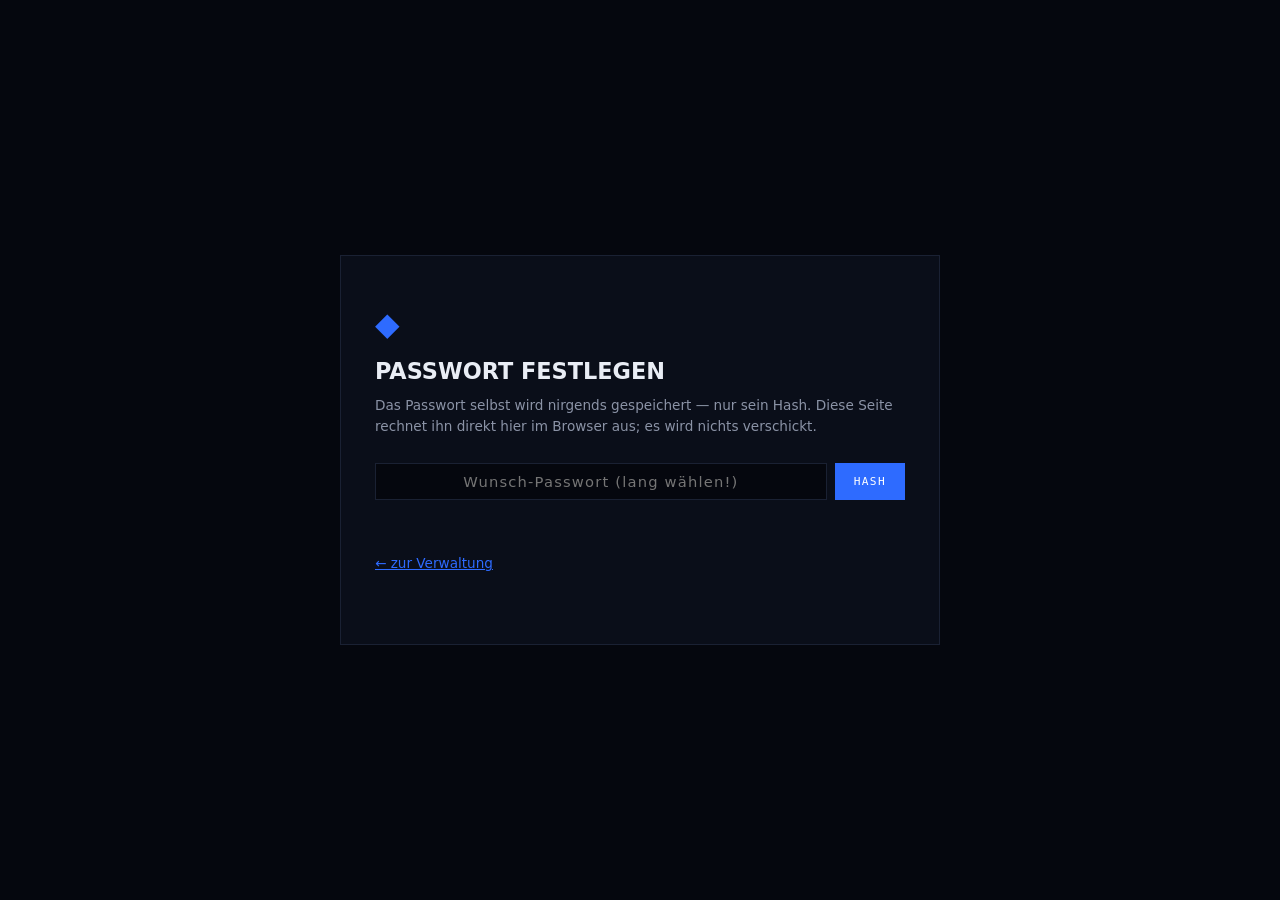
==== public/passwort.html @ eeb4053a "Anmeldung mit gemeinsamem Passwort statt Google-Login Kein Google-Konto und keine Benutzerkonten meh" ====
<!DOCTYPE html>
<html lang="de">
<head>
  <meta charset="UTF-8">
  <meta name="viewport" content="width=device-width, initial-scale=1.0">
  <title>Passwort-Hash — Sam Sparkling Verwaltung</title>
  <meta name="robots" content="noindex, nofollow">
  <link rel="stylesheet" href="admin.css">
</head>
<body>
  <div class="login">
    <div class="login-box" style="max-width:600px;text-align:left">
      <span class="brand-mark big">◆</span>
      <h1 style="font-size:1.4rem">Passwort festlegen</h1>
      <p class="muted">
        Das Passwort selbst wird nirgends gespeichert — nur sein Hash. Diese Seite
        rechnet ihn direkt hier im Browser aus; es wird nichts verschickt.
      </p>

      <form id="f" class="login-form" style="margin-top:22px">
        <input id="pw" type="text" placeholder="Wunsch-Passwort (lang wählen!)" autocomplete="off">
        <button class="btn solid" type="submit">Hash</button>
      </form>
      <p id="strength" class="login-msg"></p>

      <div id="out" hidden style="margin-top:22px">
        <p class="field-label">Hash (SHA-256)</p>
        <p class="mono-input" id="hash"
           style="word-break:break-all;border:1px solid var(--line);padding:11px;background:var(--ink)"></p>
        <button class="btn ghost sm" id="copy" type="button">Hash kopieren</button>

        <div class="warn-box" style="margin-top:20px">
          <strong>So einsetzen:</strong><br>
          Firebase Console → Realtime Database → beim Knoten
          <code class="mono-input">samsparking</code> ein Kind
          <code class="mono-input">gate</code> anlegen, darin
          <code class="mono-input">pw</code> mit diesem Hash als Wert.<br><br>
          Danach gilt das neue Passwort sofort — alle bisher angemeldeten Geräte
          müssen sich neu anmelden.
        </div>
      </div>

      <p class="muted" style="margin-top:26px">
        <a href="index.html" style="color:var(--spark)">← zur Verwaltung</a>
      </p>
    </div>
  </div>

  <script>
    const f = document.getElementById("f");
    const pw = document.getElementById("pw");
    const out = document.getElementById("out");
    const hashEl = document.getElementById("hash");
    const strength = document.getElementById("strength");

    async function sha256Hex(text) {
      const buf = await crypto.subtle.digest("SHA-256", new TextEncoder().encode(text));
      return Array.from(new Uint8Array(buf)).map(b => b.toString(16).padStart(2, "0")).join("");
    }

    pw.addEventListener("input", () => {
      const n = pw.value.length;
      strength.textContent = n === 0 ? "" :
        n < 12 ? "Zu kurz — bei einem gemeinsamen Passwort sind 20+ Zeichen sinnvoll." :
        n < 20 ? "Geht, aber länger ist besser (20+ Zeichen)." :
        "Gute Länge.";
      strength.className = "login-msg" + (n && n < 12 ? " err" : "");
    });

    f.addEventListener("submit", async (e) => {
      e.preventDefault();
      if (!pw.value) return;
      if (!crypto.subtle) {
        strength.textContent = "Braucht HTTPS (oder localhost).";
        strength.className = "login-msg err";
        return;
      }
      hashEl.textContent = await sha256Hex("samsparking:" + pw.value);
      out.hidden = false;
    });

    document.getElementById("copy").addEventListener("click", () => {
      navigator.clipboard?.writeText(hashEl.textContent);
      document.getElementById("copy").textContent = "kopiert ✓";
    });
  </script>
</body>
</html>
---- public/admin.css ----
/* ==========================================================================
   Verwaltung DJ Sam Sparkling — Oberfläche
   Gleiche Farbwelt wie die Website (ink / spark).
   ========================================================================== */

:root{
  --ink:#05070e;
  --ink-2:#0a0e19;
  --ink-3:#0e1424;
  --bone:#e9edf5;
  --dim:#8b93a6;
  --spark:#2e6bff;
  --line:#1a2133;
  --ok:#25c07a;
  --warn:#ffb020;
  --bad:#ff5470;
  --font-d:'Archivo',system-ui,-apple-system,'Segoe UI',sans-serif;
  --font-m:'IBM Plex Mono',ui-monospace,Menlo,monospace;
  --side:250px;
  --top:60px;
}
*{margin:0;padding:0;box-sizing:border-box;}
html,body{height:100%;}
body{
  background:var(--ink);color:var(--bone);font-family:var(--font-d);font-size:15px;line-height:1.55;
  -webkit-font-smoothing:antialiased;
}
::selection{background:var(--spark);color:#fff;}
:focus-visible{outline:2px solid var(--spark);outline-offset:2px;}
a{color:inherit;}
h1,h2,h3{line-height:1.15;font-variation-settings:'wdth' 112,'wght' 700;}
h2{font-size:1.6rem;text-transform:uppercase;letter-spacing:.01em;}
h3{font-size:.95rem;}
.muted{color:var(--dim);font-size:.85rem;}
.mono-input,.mono{font-family:var(--font-m);font-size:.8rem;}
.sr-only{position:absolute;width:1px;height:1px;overflow:hidden;clip:rect(0,0,0,0);}
.brand-mark{color:var(--spark);}
.brand-mark.big{font-size:2rem;display:block;margin-bottom:10px;}

/* ------------------------------------------------------------------ login */
.login{min-height:100vh;display:flex;align-items:center;justify-content:center;padding:24px;}
.login-box{
  max-width:420px;width:100%;text-align:center;border:1px solid var(--line);
  background:var(--ink-2);padding:44px 34px;
}
.login-box h1{font-size:2rem;text-transform:uppercase;font-variation-settings:'wdth' 122,'wght' 820;}
.login-box p{margin:10px 0 26px;}
.login-form{display:flex;gap:8px;}
.login-form input{flex:1;min-width:0;text-align:center;letter-spacing:.08em;}
.login-form .btn{flex:0 0 auto;}
.login-msg{min-height:1.3em;margin:12px 0 0!important;font-family:var(--font-m);font-size:.72rem;letter-spacing:.06em;color:var(--dim);}
.login-msg.err{color:var(--bad);}
.login-box code{font-family:var(--font-m);font-size:.78rem;color:var(--bone);}

/* ------------------------------------------------------------------ rahmen */
.shell{min-height:100vh;display:flex;flex-direction:column;}
.topbar{
  height:var(--top);flex:0 0 auto;display:flex;align-items:center;gap:16px;
  padding:0 18px;border-bottom:1px solid var(--line);background:var(--ink-2);
  position:sticky;top:0;z-index:40;
}
.brand{font-variation-settings:'wdth' 118,'wght' 760;text-transform:uppercase;font-size:.82rem;letter-spacing:.08em;display:flex;gap:9px;align-items:center;}
.topbar-state{display:flex;align-items:center;gap:8px;margin-left:14px;}
.topbar-actions{margin-left:auto;display:flex;gap:8px;align-items:center;}
.dot{width:8px;height:8px;border-radius:50%;background:var(--ok);flex:0 0 auto;}
.dot.warn{background:var(--warn);}
.body{flex:1;display:flex;min-height:0;}

/* -------------------------------------------------------------- navigation */
.nav{
  width:var(--side);flex:0 0 var(--side);border-right:1px solid var(--line);
  background:var(--ink-2);padding:16px 0 40px;overflow-y:auto;
  position:sticky;top:var(--top);height:calc(100vh - var(--top));
}
.nav-group{
  display:block;padding:18px 20px 7px;font-family:var(--font-m);font-size:.62rem;
  letter-spacing:.18em;text-transform:uppercase;color:var(--dim);
}
.nav-item{
  display:flex;width:100%;align-items:center;gap:8px;justify-content:space-between;
  background:none;border:0;border-left:2px solid transparent;color:var(--bone);
  font-family:inherit;font-size:.9rem;text-align:left;padding:9px 20px;cursor:pointer;
  transition:background .15s,border-color .15s;
}
.nav-item:hover{background:var(--ink-3);}
.nav-item.on{border-left-color:var(--spark);background:var(--ink-3);font-variation-settings:'wght' 620;}
.nav-badge{
  background:var(--spark);color:#fff;font-family:var(--font-m);font-size:.62rem;
  padding:1px 7px;border-radius:9px;
}
.burger{display:none;}

.main{flex:1;min-width:0;overflow-x:hidden;padding:26px clamp(18px,3vw,40px) 90px;}
.view{max-width:940px;}
.view-head{display:flex;justify-content:space-between;align-items:flex-end;gap:20px;margin-bottom:24px;}

/* ------------------------------------------------------------------ knöpfe */
.btn{
  display:inline-block;font-family:var(--font-m);font-size:.7rem;letter-spacing:.12em;text-transform:uppercase;
  padding:10px 18px;border:1px solid var(--line);background:var(--ink-3);color:var(--bone);
  cursor:pointer;transition:background .15s,border-color .15s,color .15s;text-decoration:none;
}
.btn:hover{border-color:var(--bone);}
.btn.solid{background:var(--spark);border-color:var(--spark);color:#fff;}
.btn.solid:hover{background:#4b81ff;border-color:#4b81ff;}
.btn.ghost{background:transparent;}
.btn.danger{background:transparent;border-color:#5a2333;color:#ff8a9c;}
.btn.danger:hover{background:var(--bad);border-color:var(--bad);color:#fff;}
.btn.sm{padding:7px 12px;font-size:.63rem;}
.btn:disabled{opacity:.4;cursor:not-allowed;}
.btn.add{margin-top:6px;}
.add-row{display:flex;gap:8px;flex-wrap:wrap;margin-top:8px;}
.link{background:none;border:0;color:var(--spark);cursor:pointer;font:inherit;text-decoration:underline;padding:0;}
.tool{
  background:none;border:1px solid var(--line);color:var(--dim);cursor:pointer;
  width:28px;height:28px;line-height:1;font-size:.8rem;flex:0 0 auto;transition:all .15s;
}
.tool:hover{color:var(--bone);border-color:var(--bone);}
.tool.danger:hover{color:#fff;background:var(--bad);border-color:var(--bad);}
.row-tools{display:flex;gap:5px;flex:0 0 auto;}

/* ------------------------------------------------------------------ gruppen */
.group{border:1px solid var(--line);background:var(--ink-2);padding:20px 22px;margin-bottom:18px;}
.group.basics{padding:14px 22px;}
.group-title{
  font-family:var(--font-m);font-size:.68rem;letter-spacing:.16em;text-transform:uppercase;
  color:var(--spark);margin-bottom:14px;
}
.group-hint{color:var(--dim);font-size:.82rem;margin:-8px 0 14px;}
.group-body{display:grid;gap:16px;}
/* Gruppen, die ihre Felder direkt enthalten (Einstellungen) */
.group>.field+.field,.group>.field+.btn,.group>.kv+.field-hint{margin-top:15px;}
.group-body.cols-2{grid-template-columns:1fr 1fr;}
@media(max-width:760px){.group-body.cols-2{grid-template-columns:1fr;}}

/* ------------------------------------------------------------------ felder */
.field{display:flex;flex-direction:column;gap:6px;min-width:0;}
.field-label{
  font-family:var(--font-m);font-size:.64rem;letter-spacing:.14em;text-transform:uppercase;color:var(--dim);
}
.field-hint{font-size:.78rem;color:var(--dim);}
input[type=text],input[type=email],input[type=password],input[type=date],input[type=number],textarea,select{
  background:var(--ink);border:1px solid var(--line);color:var(--bone);
  font-family:var(--font-d);font-size:.92rem;padding:9px 11px;width:100%;border-radius:0;
  transition:border-color .15s;
}
input.mono-input,textarea.mono-input{font-family:var(--font-m);font-size:.8rem;}
input:focus,textarea:focus,select:focus{border-color:var(--spark);outline:none;}
textarea{resize:vertical;line-height:1.5;}
select{appearance:none;background-image:linear-gradient(45deg,transparent 50%,var(--dim) 50%),linear-gradient(135deg,var(--dim) 50%,transparent 50%);background-position:calc(100% - 16px) 55%,calc(100% - 11px) 55%;background-size:5px 5px;background-repeat:no-repeat;padding-right:32px;}
.check{display:flex;align-items:center;gap:9px;cursor:pointer;font-size:.9rem;}
.check input{width:16px;height:16px;accent-color:var(--spark);flex:0 0 auto;}
.field-check{flex-direction:column;}
.color-row{display:flex;gap:9px;align-items:center;}
.color-row input[type=color]{width:44px;height:38px;padding:2px;background:var(--ink);border:1px solid var(--line);cursor:pointer;flex:0 0 auto;}
.field.sub .field-label{font-size:.6rem;}
.field.inline{flex:1;min-width:130px;}

/* bildfeld */
.img-row{display:flex;gap:14px;align-items:flex-start;}
.img-thumb{
  width:104px;height:76px;flex:0 0 auto;border:1px solid var(--line);background:var(--ink);
  display:flex;align-items:center;justify-content:center;overflow:hidden;
}
.img-thumb img{width:100%;height:100%;object-fit:cover;}
.img-empty{font-family:var(--font-m);font-size:.6rem;color:var(--dim);text-transform:uppercase;letter-spacing:.1em;}
.img-ctrl{flex:1;display:flex;flex-direction:column;gap:8px;min-width:0;}
.img-field{gap:10px;}

/* listen */
.list{display:flex;flex-direction:column;gap:8px;}
.list-row{display:flex;gap:9px;align-items:flex-start;}
.list-idx{font-family:var(--font-m);font-size:.66rem;color:var(--spark);padding-top:11px;flex:0 0 auto;}
.cards{display:flex;flex-direction:column;gap:10px;}
.card{border:1px solid var(--line);background:var(--ink);}
.card-head{
  display:flex;align-items:center;gap:12px;justify-content:space-between;
  padding:9px 12px;border-bottom:1px solid var(--line);background:var(--ink-3);
}
.card-title{
  font-family:var(--font-m);font-size:.7rem;letter-spacing:.06em;text-transform:uppercase;
  overflow:hidden;text-overflow:ellipsis;white-space:nowrap;
}
.card-body{padding:14px 12px;display:grid;grid-template-columns:1fr 1fr;gap:12px;}
.card-body>.field:only-child,.card-body>.img-field{grid-column:1/-1;}
@media(max-width:760px){.card-body{grid-template-columns:1fr;}}
.empty{color:var(--dim);font-size:.86rem;padding:14px 0;}

/* ------------------------------------------------------------------ layout */
.layout-list{display:flex;flex-direction:column;gap:6px;}
.layout-row{
  display:grid;grid-template-columns:34px 1fr 110px 110px auto;gap:12px;align-items:center;
  border:1px solid var(--line);background:var(--ink);padding:9px 12px;
}
.layout-row.off{opacity:.5;}
.layout-num{font-family:var(--font-m);font-size:.7rem;color:var(--spark);}
.layout-name{font-size:.95rem;}
.layout-key{color:var(--dim);}
@media(max-width:760px){.layout-row{grid-template-columns:30px 1fr auto;}.layout-key{display:none;}}
.label-row{display:flex;gap:10px;align-items:flex-end;flex-wrap:wrap;padding:10px 0;border-bottom:1px solid var(--line);}
.label-key{font-family:var(--font-m);font-size:.68rem;color:var(--spark);min-width:88px;padding-bottom:10px;}

/* ------------------------------------------------------------------ zahlen */
.stats{display:grid;grid-template-columns:repeat(auto-fit,minmax(190px,1fr));gap:10px;margin-bottom:18px;}
.stat{border:1px solid var(--line);background:var(--ink-2);padding:15px 16px;display:flex;flex-direction:column;gap:3px;}
.stat.ok{border-left:2px solid var(--ok);}
.stat.warn{border-left:2px solid var(--warn);}
.stat-label{font-family:var(--font-m);font-size:.6rem;letter-spacing:.15em;text-transform:uppercase;color:var(--dim);}
.stat-value{font-size:1.5rem;font-variation-settings:'wdth' 112,'wght' 780;line-height:1.15;}
.stat-note{font-size:.78rem;color:var(--dim);}
.quick{display:flex;gap:9px;flex-wrap:wrap;margin-bottom:20px;}

.check-list{border:1px solid var(--line);background:var(--ink-2);padding:20px 22px;margin-bottom:18px;}
.check-item{display:flex;gap:11px;align-items:center;padding:7px 0;font-size:.9rem;border-bottom:1px solid var(--line);}
.check-item:last-child{border-bottom:0;}
.check-dot{
  width:19px;height:19px;flex:0 0 auto;display:flex;align-items:center;justify-content:center;
  font-size:.66rem;border-radius:50%;
}
.check-item.ok .check-dot{background:rgba(37,192,122,.16);color:var(--ok);}
.check-item.todo .check-dot{background:rgba(255,176,32,.16);color:var(--warn);}
.check-item.todo{color:var(--bone);}
.check-item.ok{color:var(--dim);}

.counters{display:grid;grid-template-columns:1fr 1fr;gap:10px;}
.counter{border:1px solid var(--line);padding:11px 13px;display:flex;flex-direction:column;gap:2px;}
.counter.ok{border-left:2px solid var(--ok);}
.counter.low{border-left:2px solid var(--warn);}
.counter.high{border-left:2px solid var(--bad);}
.counter-label,.counter-note{font-family:var(--font-m);font-size:.62rem;letter-spacing:.1em;text-transform:uppercase;color:var(--dim);}
@media(max-width:600px){.counters{grid-template-columns:1fr;}}

/* ------------------------------------------------------------------ medien */
.drop{
  border:1px dashed var(--line);background:var(--ink-2);padding:26px;text-align:center;cursor:pointer;
  display:flex;flex-direction:column;gap:5px;transition:border-color .15s,background .15s;margin-bottom:14px;
}
.drop:hover,.drop.over{border-color:var(--spark);background:var(--ink-3);}
.drop strong{font-size:.95rem;}
.drop span{font-size:.8rem;color:var(--dim);}
.uploads{display:flex;flex-direction:column;gap:6px;margin-bottom:14px;}
.upl{display:grid;grid-template-columns:1fr 130px 40px;gap:10px;align-items:center;font-size:.82rem;}
.upl-bar{height:4px;background:var(--line);}
.upl-fill{height:100%;background:var(--spark);transition:width .2s;}
.upl-pct{font-family:var(--font-m);font-size:.68rem;color:var(--dim);text-align:right;}

.grid{display:grid;grid-template-columns:repeat(auto-fill,minmax(210px,1fr));gap:12px;}
.tile{border:1px solid var(--line);background:var(--ink-2);display:flex;flex-direction:column;text-align:left;color:inherit;}
.tile.pick{cursor:pointer;padding:0;font:inherit;transition:border-color .15s;}
.tile.pick:hover{border-color:var(--spark);}
.tile.chosen{border-color:var(--spark);box-shadow:inset 0 0 0 1px var(--spark);}
.tile-img{aspect-ratio:4/3;background:var(--ink);overflow:hidden;}
.tile-img img{width:100%;height:100%;object-fit:cover;display:block;}
.tile-body{padding:9px 11px;display:flex;flex-direction:column;gap:2px;min-width:0;}
.tile-name{font-size:.82rem;overflow:hidden;text-overflow:ellipsis;white-space:nowrap;}
.tile-meta{font-family:var(--font-m);font-size:.62rem;color:var(--dim);}
.tag{
  align-self:flex-start;margin-top:4px;font-family:var(--font-m);font-size:.58rem;letter-spacing:.1em;
  text-transform:uppercase;color:var(--spark);border:1px solid var(--line);padding:1px 6px;
}
.tag.off{color:var(--dim);}
.tile-foot{padding:0 11px 11px;display:flex;flex-direction:column;gap:7px;}
.tile-actions{display:flex;gap:5px;flex-wrap:wrap;}

/* ---------------------------------------------------------------- anfragen */
.tabs{display:flex;gap:6px;flex-wrap:wrap;margin-bottom:14px;}
.tab{
  background:transparent;border:1px solid var(--line);color:var(--dim);cursor:pointer;
  font-family:var(--font-m);font-size:.64rem;letter-spacing:.12em;text-transform:uppercase;padding:7px 13px;
}
.tab.on{border-color:var(--spark);color:var(--bone);}
.inq-list{display:flex;flex-direction:column;gap:10px;}
.inq{border:1px solid var(--line);background:var(--ink-2);padding:15px 17px;}
.inq.status-new{border-left:2px solid var(--spark);}
.inq.status-confirmed{border-left:2px solid var(--ok);}
.inq.status-declined{border-left:2px solid var(--line);opacity:.7;}
.inq.status-open{border-left:2px solid var(--warn);}
.inq-head{display:flex;justify-content:space-between;gap:14px;flex-wrap:wrap;align-items:flex-start;}
.inq-name{display:block;font-size:1.05rem;}
.inq-mail{font-family:var(--font-m);font-size:.76rem;color:var(--spark);text-decoration:none;}
.inq-when{display:flex;flex-direction:column;align-items:flex-end;gap:4px;}
.badge{
  font-family:var(--font-m);font-size:.58rem;letter-spacing:.12em;text-transform:uppercase;
  padding:2px 8px;border:1px solid var(--line);color:var(--dim);
}
.badge.b-new{border-color:var(--spark);color:var(--spark);}
.badge.b-confirmed{border-color:var(--ok);color:var(--ok);}
.badge.b-open{border-color:var(--warn);color:var(--warn);}
.inq-meta{display:grid;grid-template-columns:auto 1fr;gap:3px 14px;margin:12px 0;font-size:.86rem;}
.inq-meta dt{font-family:var(--font-m);font-size:.62rem;letter-spacing:.1em;text-transform:uppercase;color:var(--dim);padding-top:3px;}
.inq-msg{white-space:pre-wrap;border-left:2px solid var(--line);padding:2px 0 2px 13px;margin:12px 0;font-size:.92rem;}
.inq-foot{display:flex;gap:8px;align-items:center;flex-wrap:wrap;}
.inq-foot select{width:auto;min-width:150px;}
.mini-inq{
  display:grid;grid-template-columns:1fr 1fr auto;gap:12px;align-items:baseline;
  border:1px solid var(--line);padding:11px 13px;cursor:pointer;
}
.mini-inq:hover{border-color:var(--spark);}

/* -------------------------------------------------------------- verlauf */
.versions{display:flex;flex-direction:column;gap:6px;}
.ver-row{display:flex;gap:12px;align-items:center;border-bottom:1px solid var(--line);padding:9px 0;font-size:.88rem;}
.ver-when{font-family:var(--font-m);font-size:.76rem;min-width:150px;}
.ver-row .btn{margin-left:auto;}
.kv{display:grid;grid-template-columns:auto 1fr;gap:6px 16px;font-size:.85rem;}
.kv dt{font-family:var(--font-m);font-size:.62rem;letter-spacing:.1em;text-transform:uppercase;color:var(--dim);padding-top:3px;}
.kv dd{word-break:break-all;}
.warn-box{
  border:1px solid var(--line);border-left:2px solid var(--warn);background:rgba(255,176,32,.06);
  padding:12px 14px;font-size:.85rem;margin-top:12px;
}
.danger-zone{border-color:#3a1c26;}

/* ------------------------------------------------------------------ modal */
.modal{
  position:fixed;inset:0;background:rgba(5,7,14,.82);z-index:100;display:flex;
  align-items:center;justify-content:center;padding:20px;backdrop-filter:blur(2px);
}
.modal-box{
  background:var(--ink-2);border:1px solid var(--line);padding:24px;max-width:440px;width:100%;
  max-height:86vh;overflow-y:auto;
}
.modal-box.wide{max-width:940px;}
.modal-box h3{font-size:1.15rem;text-transform:uppercase;}
.modal-box p{color:var(--dim);font-size:.88rem;margin-top:9px;}
.modal-head{display:flex;justify-content:space-between;align-items:center;gap:16px;margin-bottom:16px;}
.modal-foot{display:flex;gap:9px;justify-content:flex-end;margin-top:20px;}

/* ------------------------------------------------------------------ toasts */
.toasts{position:fixed;bottom:18px;right:18px;z-index:200;display:flex;flex-direction:column;gap:8px;max-width:min(420px,90vw);}
.toast{
  background:var(--ink-3);border:1px solid var(--line);border-left:2px solid var(--spark);
  padding:11px 15px;font-size:.86rem;animation:slide .2s ease;
}
.toast.err{border-left-color:var(--bad);}
.toast.out{opacity:0;transition:opacity .3s;}
@keyframes slide{from{transform:translateX(20px);opacity:0}to{transform:none;opacity:1}}

/* ------------------------------------------------------------------ mobil */
@media(max-width:860px){
  .burger{display:flex;align-items:center;justify-content:center;}
  .nav{
    position:fixed;top:var(--top);left:0;bottom:0;z-index:30;transform:translateX(-100%);
    transition:transform .2s;height:auto;
  }
  .nav.open{transform:none;box-shadow:0 0 40px rgba(0,0,0,.6);}
  .topbar-state{display:none;}
  .topbar-actions .btn{padding:8px 12px;font-size:.62rem;}
  .brand span:last-child{display:none;}
}
@media(prefers-reduced-motion:reduce){*{animation:none!important;transition:none!important;}}
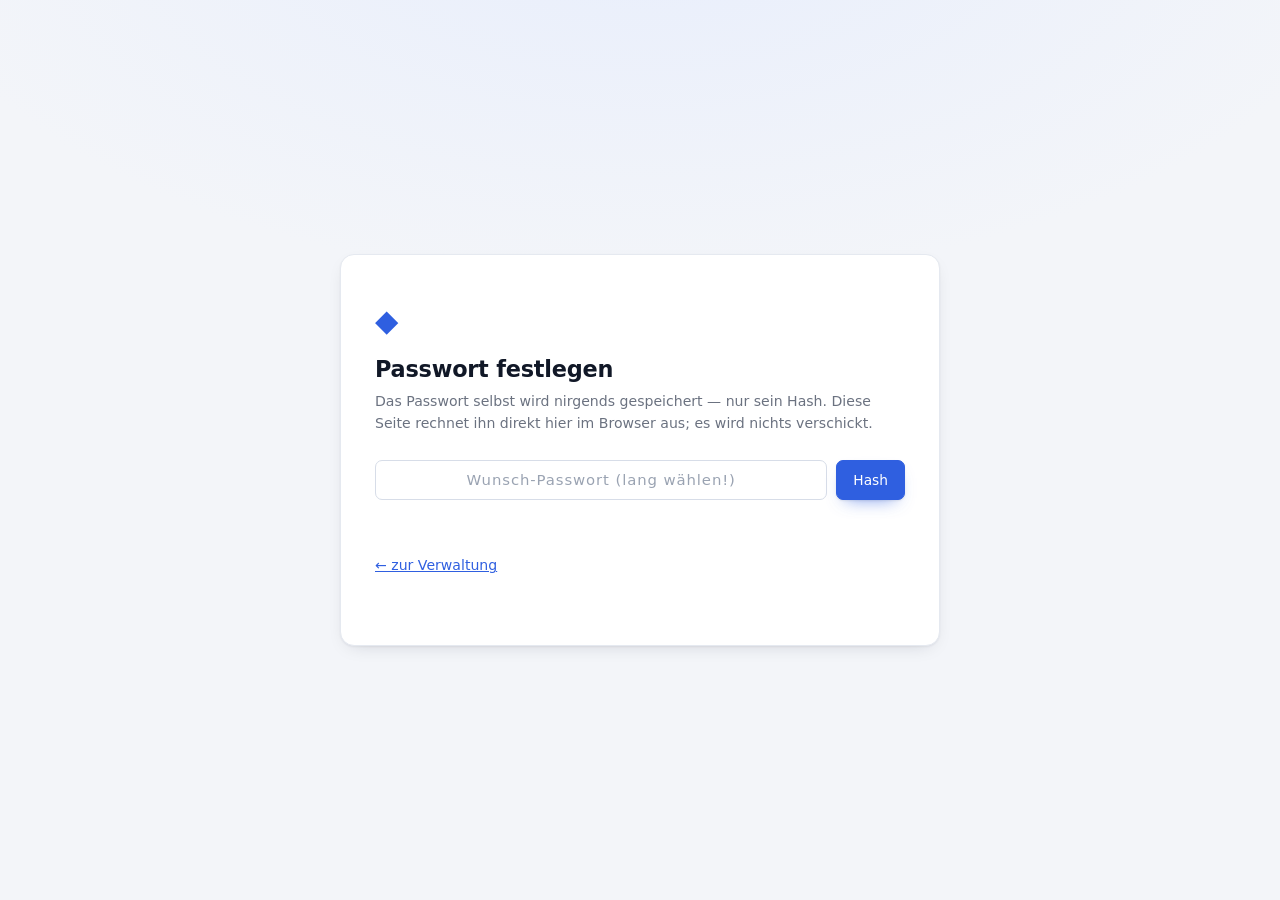
==== commit e0a8d5d3: "Verwaltung hell und übersichtlich neu gestalten Die Verwaltung übernahm bisher die dunkle Farbwelt d" ====
--- a/public/passwort.html
+++ b/public/passwort.html
@@ -5,6 +5,8 @@
   <meta name="viewport" content="width=device-width, initial-scale=1.0">
   <title>Passwort-Hash — Sam Sparkling Verwaltung</title>
   <meta name="robots" content="noindex, nofollow">
+  <meta name="theme-color" content="#ffffff">
+  <meta name="color-scheme" content="light">
   <link rel="stylesheet" href="admin.css">
 </head>
 <body>
@@ -26,7 +28,7 @@
       <div id="out" hidden style="margin-top:22px">
         <p class="field-label">Hash (SHA-256)</p>
         <p class="mono-input" id="hash"
-           style="word-break:break-all;border:1px solid var(--line);padding:11px;background:var(--ink)"></p>
+           style="word-break:break-all;border:1px solid var(--line);border-radius:var(--r-sm);padding:11px;background:var(--surface-2)"></p>
         <button class="btn ghost sm" id="copy" type="button">Hash kopieren</button>
 
         <div class="warn-box" style="margin-top:20px">
@@ -41,7 +43,7 @@
       </div>
 
       <p class="muted" style="margin-top:26px">
-        <a href="index.html" style="color:var(--spark)">← zur Verwaltung</a>
+        <a href="index.html" style="color:var(--accent)">← zur Verwaltung</a>
       </p>
     </div>
   </div>
--- a/public/admin.css
+++ b/public/admin.css
@@ -1,351 +1,797 @@
 /* ==========================================================================
    Verwaltung DJ Sam Sparkling — Oberfläche
-   Gleiche Farbwelt wie die Website (ink / spark).
+   Helles, ruhiges Arbeitslicht: weisse Karten auf hellem Grund, klare
+   Abstände, gut lesbare Beschriftungen. Die Website selbst bleibt dunkel —
+   diese Verwaltung ist ein Werkzeug und darf hell und übersichtlich sein.
    ========================================================================== */
 
+/* Schriften lokal (public/fonts) — kein Google-Abruf */
+@font-face {
+  font-family: 'Archivo';
+  font-style: normal;
+  font-weight: 100 900;
+  font-stretch: 62% 125%;
+  font-display: swap;
+  src: url(/fonts/archivo-latin-ext.woff2) format('woff2');
+  unicode-range: U+0100-02BA, U+02BD-02C5, U+02C7-02CC, U+02CE-02D7, U+02DD-02FF, U+0304, U+0308, U+0329, U+1D00-1DBF, U+1E00-1E9F, U+1EF2-1EFF, U+2020, U+20A0-20AB, U+20AD-20C0, U+2113, U+2C60-2C7F, U+A720-A7FF;
+}
+@font-face {
+  font-family: 'Archivo';
+  font-style: normal;
+  font-weight: 100 900;
+  font-stretch: 62% 125%;
+  font-display: swap;
+  src: url(/fonts/archivo-latin.woff2) format('woff2');
+  unicode-range: U+0000-00FF, U+0131, U+0152-0153, U+02BB-02BC, U+02C6, U+02DA, U+02DC, U+0304, U+0308, U+0329, U+2000-206F, U+20AC, U+2122, U+2191, U+2193, U+2212, U+2215, U+FEFF, U+FFFD;
+}
+@font-face {
+  font-family: 'IBM Plex Mono';
+  font-style: normal;
+  font-weight: 400;
+  font-display: swap;
+  src: url(/fonts/plexmono-400-latin-ext.woff2) format('woff2');
+  unicode-range: U+0100-02BA, U+02BD-02C5, U+02C7-02CC, U+02CE-02D7, U+02DD-02FF, U+0304, U+0308, U+0329, U+1D00-1DBF, U+1E00-1E9F, U+1EF2-1EFF, U+2020, U+20A0-20AB, U+20AD-20C0, U+2113, U+2C60-2C7F, U+A720-A7FF;
+}
+@font-face {
+  font-family: 'IBM Plex Mono';
+  font-style: normal;
+  font-weight: 400;
+  font-display: swap;
+  src: url(/fonts/plexmono-400-latin.woff2) format('woff2');
+  unicode-range: U+0000-00FF, U+0131, U+0152-0153, U+02BB-02BC, U+02C6, U+02DA, U+02DC, U+0304, U+0308, U+0329, U+2000-206F, U+20AC, U+2122, U+2191, U+2193, U+2212, U+2215, U+FEFF, U+FFFD;
+}
+@font-face {
+  font-family: 'IBM Plex Mono';
+  font-style: normal;
+  font-weight: 500;
+  font-display: swap;
+  src: url(/fonts/plexmono-500-latin-ext.woff2) format('woff2');
+  unicode-range: U+0100-02BA, U+02BD-02C5, U+02C7-02CC, U+02CE-02D7, U+02DD-02FF, U+0304, U+0308, U+0329, U+1D00-1DBF, U+1E00-1E9F, U+1EF2-1EFF, U+2020, U+20A0-20AB, U+20AD-20C0, U+2113, U+2C60-2C7F, U+A720-A7FF;
+}
+@font-face {
+  font-family: 'IBM Plex Mono';
+  font-style: normal;
+  font-weight: 500;
+  font-display: swap;
+  src: url(/fonts/plexmono-500-latin.woff2) format('woff2');
+  unicode-range: U+0000-00FF, U+0131, U+0152-0153, U+02BB-02BC, U+02C6, U+02DA, U+02DC, U+0304, U+0308, U+0329, U+2000-206F, U+20AC, U+2122, U+2191, U+2193, U+2212, U+2215, U+FEFF, U+FFFD;
+}
+
+/* ------------------------------------------------------------------ token */
 :root{
-  --ink:#05070e;
-  --ink-2:#0a0e19;
-  --ink-3:#0e1424;
-  --bone:#e9edf5;
-  --dim:#8b93a6;
-  --spark:#2e6bff;
-  --line:#1a2133;
-  --ok:#25c07a;
-  --warn:#ffb020;
-  --bad:#ff5470;
+  /* Flächen */
+  --bg:#f3f5f9;
+  --surface:#ffffff;
+  --surface-2:#f8fafc;
+  --surface-3:#eef2f8;
+
+  /* Schrift */
+  --ink:#111827;
+  --ink-2:#374151;
+  --dim:#6b7280;
+  --dim-2:#9aa3b2;
+
+  /* Linien */
+  --line:#e5e9f0;
+  --line-2:#d7dde8;
+  --line-3:#c3ccdb;
+
+  /* Akzent & Signale */
+  --accent:#2f5fe0;
+  --accent-hi:#2450cc;
+  --accent-soft:#eaf0ff;
+  --accent-ring:rgba(47,95,224,.16);
+  --ok:#0f8f5b;
+  --ok-soft:#e6f6ee;
+  --warn:#b45309;
+  --warn-soft:#fdf3e3;
+  --bad:#d92d20;
+  --bad-soft:#fdecea;
+
+  /* Form */
+  --r-sm:7px;
+  --r:10px;
+  --r-lg:14px;
+  --r-pill:999px;
+  --sh-xs:0 1px 2px rgba(16,24,40,.05);
+  --sh-sm:0 1px 3px rgba(16,24,40,.07),0 1px 2px rgba(16,24,40,.04);
+  --sh:0 6px 20px -10px rgba(16,24,40,.22),0 1px 2px rgba(16,24,40,.05);
+  --sh-lg:0 26px 60px -26px rgba(16,24,40,.35);
+
   --font-d:'Archivo',system-ui,-apple-system,'Segoe UI',sans-serif;
   --font-m:'IBM Plex Mono',ui-monospace,Menlo,monospace;
-  --side:250px;
-  --top:60px;
-}
+  --side:264px;
+  --top:64px;
+
+  /* Altnamen, damit vereinzelte Inline-Stile weiter funktionieren */
+  --spark:var(--accent);
+  --bone:var(--ink);
+}
+
 *{margin:0;padding:0;box-sizing:border-box;}
 html,body{height:100%;}
 body{
-  background:var(--ink);color:var(--bone);font-family:var(--font-d);font-size:15px;line-height:1.55;
-  -webkit-font-smoothing:antialiased;
-}
-::selection{background:var(--spark);color:#fff;}
-:focus-visible{outline:2px solid var(--spark);outline-offset:2px;}
+  background:var(--bg);color:var(--ink);font-family:var(--font-d);font-size:15px;line-height:1.55;
+  -webkit-font-smoothing:antialiased;overflow-x:hidden;
+}
+::selection{background:var(--accent);color:#fff;}
+:focus-visible{outline:2px solid var(--accent);outline-offset:2px;border-radius:4px;}
 a{color:inherit;}
-h1,h2,h3{line-height:1.15;font-variation-settings:'wdth' 112,'wght' 700;}
-h2{font-size:1.6rem;text-transform:uppercase;letter-spacing:.01em;}
-h3{font-size:.95rem;}
-.muted{color:var(--dim);font-size:.85rem;}
-.mono-input,.mono{font-family:var(--font-m);font-size:.8rem;}
+h1,h2,h3{line-height:1.2;font-variation-settings:'wdth' 104,'wght' 720;letter-spacing:-.01em;}
+h2{font-size:1.65rem;color:var(--ink);}
+h3{font-size:1rem;}
+.muted{color:var(--dim);font-size:.88rem;}
+.mono-input,.mono{font-family:var(--font-m);font-size:.82rem;}
 .sr-only{position:absolute;width:1px;height:1px;overflow:hidden;clip:rect(0,0,0,0);}
-.brand-mark{color:var(--spark);}
-.brand-mark.big{font-size:2rem;display:block;margin-bottom:10px;}
+.brand-mark{color:var(--accent);}
+.brand-mark.big{font-size:1.9rem;display:block;margin-bottom:12px;}
+[hidden]{display:none!important;}
+hr{border:0;border-top:1px solid var(--line);margin:18px 0;}
 
 /* ------------------------------------------------------------------ login */
-.login{min-height:100vh;display:flex;align-items:center;justify-content:center;padding:24px;}
+.login{min-height:100vh;display:flex;align-items:center;justify-content:center;padding:24px;
+  background:radial-gradient(1200px 600px at 50% -10%,#e8eefc 0%,var(--bg) 62%);}
 .login-box{
-  max-width:420px;width:100%;text-align:center;border:1px solid var(--line);
-  background:var(--ink-2);padding:44px 34px;
-}
-.login-box h1{font-size:2rem;text-transform:uppercase;font-variation-settings:'wdth' 122,'wght' 820;}
-.login-box p{margin:10px 0 26px;}
-.login-form{display:flex;gap:8px;}
-.login-form input{flex:1;min-width:0;text-align:center;letter-spacing:.08em;}
+  max-width:430px;width:100%;text-align:center;border:1px solid var(--line);
+  background:var(--surface);padding:42px 34px;border-radius:var(--r-lg);box-shadow:var(--sh);
+}
+.login-box h1{font-size:1.9rem;font-variation-settings:'wdth' 108,'wght' 780;}
+.login-box p{margin:8px 0 26px;}
+.login-form{display:flex;gap:9px;}
+.login-form input{flex:1;min-width:0;text-align:center;letter-spacing:.06em;}
 .login-form .btn{flex:0 0 auto;}
-.login-msg{min-height:1.3em;margin:12px 0 0!important;font-family:var(--font-m);font-size:.72rem;letter-spacing:.06em;color:var(--dim);}
+.login-msg{min-height:1.3em;margin:12px 0 0!important;font-size:.82rem;color:var(--dim);}
 .login-msg.err{color:var(--bad);}
-.login-box code{font-family:var(--font-m);font-size:.78rem;color:var(--bone);}
+.login-box code{font-family:var(--font-m);font-size:.8rem;color:var(--ink);}
 
 /* ------------------------------------------------------------------ rahmen */
 .shell{min-height:100vh;display:flex;flex-direction:column;}
 .topbar{
-  height:var(--top);flex:0 0 auto;display:flex;align-items:center;gap:16px;
-  padding:0 18px;border-bottom:1px solid var(--line);background:var(--ink-2);
-  position:sticky;top:0;z-index:40;
-}
-.brand{font-variation-settings:'wdth' 118,'wght' 760;text-transform:uppercase;font-size:.82rem;letter-spacing:.08em;display:flex;gap:9px;align-items:center;}
-.topbar-state{display:flex;align-items:center;gap:8px;margin-left:14px;}
+  height:var(--top);flex:0 0 auto;display:flex;align-items:center;gap:14px;
+  padding:0 18px;border-bottom:1px solid var(--line);background:rgba(255,255,255,.9);
+  backdrop-filter:saturate(1.4) blur(8px);position:sticky;top:0;z-index:40;
+}
+.brand{
+  font-variation-settings:'wdth' 106,'wght' 720;font-size:.98rem;letter-spacing:-.01em;
+  display:flex;gap:9px;align-items:center;color:var(--ink);
+}
+.demo-chip{
+  font-family:var(--font-m);font-size:.62rem;letter-spacing:.08em;text-transform:uppercase;
+  background:var(--warn-soft);color:var(--warn);border:1px solid #f0dcbb;
+  padding:2px 8px;border-radius:var(--r-pill);white-space:nowrap;
+}
+.topbar-state{
+  display:flex;align-items:center;gap:8px;margin-left:6px;
+  background:var(--surface-3);border:1px solid var(--line);border-radius:var(--r-pill);
+  padding:5px 12px 5px 10px;
+}
+.topbar-state .muted{font-size:.78rem;color:var(--ink-2);}
 .topbar-actions{margin-left:auto;display:flex;gap:8px;align-items:center;}
-.dot{width:8px;height:8px;border-radius:50%;background:var(--ok);flex:0 0 auto;}
-.dot.warn{background:var(--warn);}
+.dot{width:8px;height:8px;border-radius:50%;background:var(--ok);flex:0 0 auto;
+  box-shadow:0 0 0 3px var(--ok-soft);}
+.dot.warn{background:var(--warn);box-shadow:0 0 0 3px var(--warn-soft);}
 .body{flex:1;display:flex;min-height:0;}
 
 /* -------------------------------------------------------------- navigation */
 .nav{
   width:var(--side);flex:0 0 var(--side);border-right:1px solid var(--line);
-  background:var(--ink-2);padding:16px 0 40px;overflow-y:auto;
+  background:var(--surface);padding:14px 12px 40px;overflow-y:auto;
   position:sticky;top:var(--top);height:calc(100vh - var(--top));
 }
 .nav-group{
-  display:block;padding:18px 20px 7px;font-family:var(--font-m);font-size:.62rem;
-  letter-spacing:.18em;text-transform:uppercase;color:var(--dim);
+  display:block;padding:16px 10px 6px;font-size:.7rem;font-variation-settings:'wght' 660;
+  letter-spacing:.1em;text-transform:uppercase;color:var(--dim-2);
 }
 .nav-item{
-  display:flex;width:100%;align-items:center;gap:8px;justify-content:space-between;
-  background:none;border:0;border-left:2px solid transparent;color:var(--bone);
-  font-family:inherit;font-size:.9rem;text-align:left;padding:9px 20px;cursor:pointer;
-  transition:background .15s,border-color .15s;
-}
-.nav-item:hover{background:var(--ink-3);}
-.nav-item.on{border-left-color:var(--spark);background:var(--ink-3);font-variation-settings:'wght' 620;}
+  display:flex;width:100%;align-items:center;gap:10px;
+  background:none;border:0;color:var(--ink-2);border-radius:var(--r);
+  font-family:inherit;font-size:.92rem;text-align:left;padding:9px 11px;cursor:pointer;
+  transition:background .14s,color .14s;
+}
+.nav-label{flex:1;min-width:0;overflow:hidden;text-overflow:ellipsis;white-space:nowrap;}
+.nav-icon{width:17px;height:17px;flex:0 0 auto;color:var(--dim-2);transition:color .14s;}
+.nav-icon svg{display:block;width:100%;height:100%;}
+.nav-item:hover{background:var(--surface-3);color:var(--ink);}
+.nav-item:hover .nav-icon{color:var(--dim);}
+.nav-item.on{background:var(--accent-soft);color:var(--accent-hi);font-variation-settings:'wght' 640;}
+.nav-item.on .nav-icon{color:var(--accent);}
 .nav-badge{
-  background:var(--spark);color:#fff;font-family:var(--font-m);font-size:.62rem;
-  padding:1px 7px;border-radius:9px;
-}
-.burger{display:none;}
-
-.main{flex:1;min-width:0;overflow-x:hidden;padding:26px clamp(18px,3vw,40px) 90px;}
-.view{max-width:940px;}
-.view-head{display:flex;justify-content:space-between;align-items:flex-end;gap:20px;margin-bottom:24px;}
+  background:var(--accent);color:#fff;font-family:var(--font-m);font-size:.64rem;
+  padding:1px 7px;border-radius:var(--r-pill);flex:0 0 auto;
+}
+.tool.burger{display:none;}
+
+.main{flex:1;min-width:0;overflow-x:hidden;padding:28px clamp(16px,3vw,44px) 96px;}
+.view{max-width:980px;}
+.view-head{display:flex;justify-content:space-between;align-items:flex-end;gap:20px;margin-bottom:22px;}
+.view-head .muted{margin-top:4px;max-width:70ch;}
+
+/* Ansichtswechsel: kurz einblenden statt hart umschalten */
+.view{animation:view-in .22s cubic-bezier(.22,.8,.28,1) both;}
+.view.view-enter{opacity:0;transform:translateY(6px);}
+@keyframes view-in{from{opacity:0;transform:translateY(6px)}to{opacity:1;transform:none}}
 
 /* ------------------------------------------------------------------ knöpfe */
 .btn{
-  display:inline-block;font-family:var(--font-m);font-size:.7rem;letter-spacing:.12em;text-transform:uppercase;
-  padding:10px 18px;border:1px solid var(--line);background:var(--ink-3);color:var(--bone);
-  cursor:pointer;transition:background .15s,border-color .15s,color .15s;text-decoration:none;
-}
-.btn:hover{border-color:var(--bone);}
-.btn.solid{background:var(--spark);border-color:var(--spark);color:#fff;}
-.btn.solid:hover{background:#4b81ff;border-color:#4b81ff;}
-.btn.ghost{background:transparent;}
-.btn.danger{background:transparent;border-color:#5a2333;color:#ff8a9c;}
+  display:inline-flex;align-items:center;justify-content:center;gap:7px;
+  font-family:var(--font-d);font-size:.86rem;font-variation-settings:'wght' 600;
+  padding:9px 16px;border:1px solid var(--line-2);border-radius:var(--r-sm);
+  background:var(--surface);color:var(--ink);box-shadow:var(--sh-xs);
+  cursor:pointer;transition:background .14s,border-color .14s,color .14s,box-shadow .14s;
+  text-decoration:none;white-space:nowrap;
+}
+.btn:hover{background:var(--surface-3);border-color:var(--line-3);}
+.btn.solid{
+  background:var(--accent);border-color:var(--accent);color:#fff;
+  box-shadow:0 1px 2px rgba(16,24,40,.08),0 8px 18px -10px rgba(47,95,224,.75);
+}
+.btn.solid:hover{background:var(--accent-hi);border-color:var(--accent-hi);}
+.btn.ghost{background:transparent;box-shadow:none;}
+.btn.ghost:hover{background:var(--surface-3);}
+.btn.danger{background:var(--surface);border-color:#f0c6c2;color:var(--bad);box-shadow:none;}
 .btn.danger:hover{background:var(--bad);border-color:var(--bad);color:#fff;}
-.btn.sm{padding:7px 12px;font-size:.63rem;}
-.btn:disabled{opacity:.4;cursor:not-allowed;}
-.btn.add{margin-top:6px;}
-.add-row{display:flex;gap:8px;flex-wrap:wrap;margin-top:8px;}
-.link{background:none;border:0;color:var(--spark);cursor:pointer;font:inherit;text-decoration:underline;padding:0;}
+.btn.sm{padding:6px 11px;font-size:.79rem;}
+.btn:disabled{opacity:.45;cursor:not-allowed;box-shadow:none;}
+.btn.on{border-color:var(--ok);color:var(--ok);background:var(--ok-soft);}
+.btn.add{margin-top:8px;}
+.add-row{display:flex;gap:8px;flex-wrap:wrap;margin-top:10px;}
+.link{background:none;border:0;color:var(--accent);cursor:pointer;font:inherit;
+  font-variation-settings:'wght' 600;text-decoration:underline;text-underline-offset:2px;padding:0;}
+.link:hover{color:var(--accent-hi);}
 .tool{
-  background:none;border:1px solid var(--line);color:var(--dim);cursor:pointer;
-  width:28px;height:28px;line-height:1;font-size:.8rem;flex:0 0 auto;transition:all .15s;
-}
-.tool:hover{color:var(--bone);border-color:var(--bone);}
+  background:var(--surface);border:1px solid var(--line-2);color:var(--dim);cursor:pointer;
+  width:32px;height:32px;line-height:1;font-size:.85rem;flex:0 0 auto;border-radius:var(--r-sm);
+  display:inline-flex;align-items:center;justify-content:center;
+  transition:background .14s,color .14s,border-color .14s;
+}
+.tool:hover{color:var(--ink);border-color:var(--line-3);background:var(--surface-3);}
 .tool.danger:hover{color:#fff;background:var(--bad);border-color:var(--bad);}
-.row-tools{display:flex;gap:5px;flex:0 0 auto;}
+.row-tools{display:flex;gap:6px;flex:0 0 auto;}
 
 /* ------------------------------------------------------------------ gruppen */
-.group{border:1px solid var(--line);background:var(--ink-2);padding:20px 22px;margin-bottom:18px;}
-.group.basics{padding:14px 22px;}
+.group{
+  border:1px solid var(--line);background:var(--surface);border-radius:var(--r-lg);
+  padding:20px 22px;margin-bottom:16px;box-shadow:var(--sh-sm);
+}
+.group.basics{padding:16px 22px;}
 .group-title{
-  font-family:var(--font-m);font-size:.68rem;letter-spacing:.16em;text-transform:uppercase;
-  color:var(--spark);margin-bottom:14px;
-}
-.group-hint{color:var(--dim);font-size:.82rem;margin:-8px 0 14px;}
+  font-size:.98rem;font-variation-settings:'wght' 700;letter-spacing:-.01em;
+  color:var(--ink);margin-bottom:14px;display:flex;align-items:center;gap:9px;
+}
+.group-title::before{
+  content:"";width:3px;height:15px;border-radius:2px;background:var(--accent);flex:0 0 auto;
+}
+.group-hint{color:var(--dim);font-size:.86rem;margin:-8px 0 16px 12px;}
 .group-body{display:grid;gap:16px;}
 /* Gruppen, die ihre Felder direkt enthalten (Einstellungen) */
-.group>.field+.field,.group>.field+.btn,.group>.kv+.field-hint{margin-top:15px;}
+.group>.field+.field,.group>.field+.btn,.group>.kv+.field-hint{margin-top:16px;}
 .group-body.cols-2{grid-template-columns:1fr 1fr;}
 @media(max-width:760px){.group-body.cols-2{grid-template-columns:1fr;}}
 
 /* ------------------------------------------------------------------ felder */
 .field{display:flex;flex-direction:column;gap:6px;min-width:0;}
 .field-label{
-  font-family:var(--font-m);font-size:.64rem;letter-spacing:.14em;text-transform:uppercase;color:var(--dim);
-}
-.field-hint{font-size:.78rem;color:var(--dim);}
+  font-size:.8rem;font-variation-settings:'wght' 620;color:var(--ink-2);letter-spacing:0;
+}
+.field-hint{font-size:.81rem;color:var(--dim);line-height:1.5;}
 input[type=text],input[type=email],input[type=password],input[type=date],input[type=number],textarea,select{
-  background:var(--ink);border:1px solid var(--line);color:var(--bone);
-  font-family:var(--font-d);font-size:.92rem;padding:9px 11px;width:100%;border-radius:0;
-  transition:border-color .15s;
-}
-input.mono-input,textarea.mono-input{font-family:var(--font-m);font-size:.8rem;}
-input:focus,textarea:focus,select:focus{border-color:var(--spark);outline:none;}
-textarea{resize:vertical;line-height:1.5;}
-select{appearance:none;background-image:linear-gradient(45deg,transparent 50%,var(--dim) 50%),linear-gradient(135deg,var(--dim) 50%,transparent 50%);background-position:calc(100% - 16px) 55%,calc(100% - 11px) 55%;background-size:5px 5px;background-repeat:no-repeat;padding-right:32px;}
-.check{display:flex;align-items:center;gap:9px;cursor:pointer;font-size:.9rem;}
-.check input{width:16px;height:16px;accent-color:var(--spark);flex:0 0 auto;}
+  background:var(--surface);border:1px solid var(--line-2);color:var(--ink);
+  font-family:var(--font-d);font-size:.93rem;padding:10px 12px;width:100%;
+  border-radius:var(--r-sm);transition:border-color .14s,box-shadow .14s;
+}
+input::placeholder,textarea::placeholder{color:var(--dim-2);}
+input.mono-input,textarea.mono-input{font-family:var(--font-m);font-size:.82rem;}
+input:hover,textarea:hover,select:hover{border-color:var(--line-3);}
+input:focus,textarea:focus,select:focus{
+  border-color:var(--accent);outline:none;box-shadow:0 0 0 3px var(--accent-ring);
+}
+textarea{resize:vertical;line-height:1.55;}
+select{
+  appearance:none;padding-right:34px;cursor:pointer;
+  background-image:url("data:image/svg+xml,%3Csvg xmlns='http://www.w3.org/2000/svg' width='12' height='8' viewBox='0 0 12 8'%3E%3Cpath d='M1 1.5 6 6.5 11 1.5' fill='none' stroke='%236b7280' stroke-width='1.6' stroke-linecap='round' stroke-linejoin='round'/%3E%3C/svg%3E");
+  background-repeat:no-repeat;background-position:right 12px center;
+}
+.check{display:flex;align-items:center;gap:10px;cursor:pointer;font-size:.92rem;color:var(--ink-2);}
+.check input{width:17px;height:17px;accent-color:var(--accent);flex:0 0 auto;cursor:pointer;}
 .field-check{flex-direction:column;}
-.color-row{display:flex;gap:9px;align-items:center;}
-.color-row input[type=color]{width:44px;height:38px;padding:2px;background:var(--ink);border:1px solid var(--line);cursor:pointer;flex:0 0 auto;}
-.field.sub .field-label{font-size:.6rem;}
+.color-row{display:flex;gap:10px;align-items:center;}
+.color-row input[type=color]{
+  width:46px;height:40px;padding:3px;background:var(--surface);border:1px solid var(--line-2);
+  border-radius:var(--r-sm);cursor:pointer;flex:0 0 auto;
+}
+.field.sub .field-label{font-size:.75rem;color:var(--dim);}
 .field.inline{flex:1;min-width:130px;}
 
 /* bildfeld */
 .img-row{display:flex;gap:14px;align-items:flex-start;}
 .img-thumb{
-  width:104px;height:76px;flex:0 0 auto;border:1px solid var(--line);background:var(--ink);
-  display:flex;align-items:center;justify-content:center;overflow:hidden;
-}
-.img-thumb img{width:100%;height:100%;object-fit:cover;}
-.img-empty{font-family:var(--font-m);font-size:.6rem;color:var(--dim);text-transform:uppercase;letter-spacing:.1em;}
+  width:112px;height:82px;flex:0 0 auto;border:1px solid var(--line);background:var(--surface-3);
+  display:flex;align-items:center;justify-content:center;overflow:hidden;border-radius:var(--r);
+}
+.img-thumb img,.img-thumb video{width:100%;height:100%;object-fit:cover;}
+.img-thumb.is-video{box-shadow:inset 0 0 0 2px var(--accent);}
+.img-empty{font-family:var(--font-m);font-size:.62rem;color:var(--dim-2);text-transform:uppercase;letter-spacing:.08em;}
 .img-ctrl{flex:1;display:flex;flex-direction:column;gap:8px;min-width:0;}
 .img-field{gap:10px;}
 
-/* listen */
-.list{display:flex;flex-direction:column;gap:8px;}
-.list-row{display:flex;gap:9px;align-items:flex-start;}
-.list-idx{font-family:var(--font-m);font-size:.66rem;color:var(--spark);padding-top:11px;flex:0 0 auto;}
-.cards{display:flex;flex-direction:column;gap:10px;}
-.card{border:1px solid var(--line);background:var(--ink);}
+/* ------------------------------------------------------------------ listen */
+.list{display:flex;flex-direction:column;gap:9px;}
+.list-row{display:flex;gap:10px;align-items:flex-start;}
+.list-idx{
+  font-family:var(--font-m);font-size:.7rem;color:var(--dim);padding-top:12px;flex:0 0 auto;
+}
+.cards{display:flex;flex-direction:column;gap:11px;}
+.card{border:1px solid var(--line);background:var(--surface);border-radius:var(--r);overflow:hidden;}
 .card-head{
   display:flex;align-items:center;gap:12px;justify-content:space-between;
-  padding:9px 12px;border-bottom:1px solid var(--line);background:var(--ink-3);
+  padding:10px 13px;border-bottom:1px solid var(--line);background:var(--surface-2);
 }
 .card-title{
-  font-family:var(--font-m);font-size:.7rem;letter-spacing:.06em;text-transform:uppercase;
+  font-size:.88rem;font-variation-settings:'wght' 640;color:var(--ink);
   overflow:hidden;text-overflow:ellipsis;white-space:nowrap;
 }
-.card-body{padding:14px 12px;display:grid;grid-template-columns:1fr 1fr;gap:12px;}
+.card-body{padding:15px 13px;display:grid;grid-template-columns:1fr 1fr;gap:14px;}
 .card-body>.field:only-child,.card-body>.img-field{grid-column:1/-1;}
 @media(max-width:760px){.card-body{grid-template-columns:1fr;}}
-.empty{color:var(--dim);font-size:.86rem;padding:14px 0;}
+.empty{color:var(--dim);font-size:.88rem;padding:16px 0;}
+
+/* Seiten-Auswahl */
+.picker{display:flex;flex-direction:column;gap:7px;}
+.pick-row{
+  display:flex;align-items:center;gap:12px;border:1px solid var(--line);
+  background:var(--surface);padding:10px 12px;border-radius:var(--r);
+  transition:border-color .14s,box-shadow .14s;
+}
+.pick-row:hover{border-color:var(--line-3);}
+.pick-row.on{border-color:#d3ddf8;background:linear-gradient(90deg,var(--accent-soft),var(--surface) 34%);}
+.pick-row.on .pick-num{color:var(--accent);}
+.pick-num{font-family:var(--font-m);font-size:.7rem;color:var(--dim);}
+.pick-row .row-tools{margin-left:auto;}
+.pick-add{display:flex;flex-wrap:wrap;gap:8px;align-items:center;margin-top:8px;}
 
 /* ------------------------------------------------------------------ layout */
-.layout-list{display:flex;flex-direction:column;gap:6px;}
+.layout-list{display:flex;flex-direction:column;gap:7px;}
 .layout-row{
-  display:grid;grid-template-columns:34px 1fr 110px 110px auto;gap:12px;align-items:center;
-  border:1px solid var(--line);background:var(--ink);padding:9px 12px;
-}
-.layout-row.off{opacity:.5;}
-.layout-num{font-family:var(--font-m);font-size:.7rem;color:var(--spark);}
-.layout-name{font-size:.95rem;}
-.layout-key{color:var(--dim);}
+  display:grid;grid-template-columns:34px 1fr 120px 120px auto;gap:12px;align-items:center;
+  border:1px solid var(--line);background:var(--surface);padding:10px 13px;border-radius:var(--r);
+  transition:border-color .14s;
+}
+.layout-row:hover{border-color:var(--line-3);}
+.layout-row.off{opacity:.55;background:var(--surface-2);}
+.layout-num{font-family:var(--font-m);font-size:.72rem;color:var(--dim);}
+.layout-name{font-size:.95rem;font-variation-settings:'wght' 580;}
+.layout-key{color:var(--dim);font-family:var(--font-m);font-size:.76rem;}
 @media(max-width:760px){.layout-row{grid-template-columns:30px 1fr auto;}.layout-key{display:none;}}
-.label-row{display:flex;gap:10px;align-items:flex-end;flex-wrap:wrap;padding:10px 0;border-bottom:1px solid var(--line);}
-.label-key{font-family:var(--font-m);font-size:.68rem;color:var(--spark);min-width:88px;padding-bottom:10px;}
+.label-row{
+  display:flex;gap:12px;align-items:flex-end;flex-wrap:wrap;padding:12px 0;
+  border-bottom:1px solid var(--line);
+}
+.label-row:last-child{border-bottom:0;}
+.label-key{font-family:var(--font-m);font-size:.72rem;color:var(--dim);min-width:96px;padding-bottom:11px;}
 
 /* ------------------------------------------------------------------ zahlen */
-.stats{display:grid;grid-template-columns:repeat(auto-fit,minmax(190px,1fr));gap:10px;margin-bottom:18px;}
-.stat{border:1px solid var(--line);background:var(--ink-2);padding:15px 16px;display:flex;flex-direction:column;gap:3px;}
-.stat.ok{border-left:2px solid var(--ok);}
-.stat.warn{border-left:2px solid var(--warn);}
-.stat-label{font-family:var(--font-m);font-size:.6rem;letter-spacing:.15em;text-transform:uppercase;color:var(--dim);}
-.stat-value{font-size:1.5rem;font-variation-settings:'wdth' 112,'wght' 780;line-height:1.15;}
-.stat-note{font-size:.78rem;color:var(--dim);}
+.stats{display:grid;grid-template-columns:repeat(auto-fit,minmax(200px,1fr));gap:12px;margin-bottom:18px;}
+.stat{
+  border:1px solid var(--line);background:var(--surface);border-radius:var(--r-lg);
+  padding:16px 17px;display:flex;flex-direction:column;gap:4px;box-shadow:var(--sh-sm);
+  position:relative;overflow:hidden;
+}
+.stat::before{content:"";position:absolute;left:0;top:0;bottom:0;width:3px;background:transparent;}
+.stat.ok::before{background:var(--ok);}
+.stat.warn::before{background:var(--warn);}
+.stat-label{font-size:.76rem;font-variation-settings:'wght' 600;letter-spacing:.02em;color:var(--dim);}
+.stat-value{font-size:1.55rem;font-variation-settings:'wdth' 104,'wght' 760;line-height:1.2;color:var(--ink);}
+.stat-note{font-size:.8rem;color:var(--dim);}
 .quick{display:flex;gap:9px;flex-wrap:wrap;margin-bottom:20px;}
 
-.check-list{border:1px solid var(--line);background:var(--ink-2);padding:20px 22px;margin-bottom:18px;}
-.check-item{display:flex;gap:11px;align-items:center;padding:7px 0;font-size:.9rem;border-bottom:1px solid var(--line);}
+.check-list{
+  border:1px solid var(--line);background:var(--surface);border-radius:var(--r-lg);
+  padding:20px 22px;margin-bottom:16px;box-shadow:var(--sh-sm);
+}
+.check-item{
+  display:flex;gap:11px;align-items:center;padding:9px 0;font-size:.91rem;
+  border-bottom:1px solid var(--line);
+}
 .check-item:last-child{border-bottom:0;}
+.check-item .link{margin-left:auto;flex:0 0 auto;}
 .check-dot{
-  width:19px;height:19px;flex:0 0 auto;display:flex;align-items:center;justify-content:center;
-  font-size:.66rem;border-radius:50%;
-}
-.check-item.ok .check-dot{background:rgba(37,192,122,.16);color:var(--ok);}
-.check-item.todo .check-dot{background:rgba(255,176,32,.16);color:var(--warn);}
-.check-item.todo{color:var(--bone);}
+  width:20px;height:20px;flex:0 0 auto;display:flex;align-items:center;justify-content:center;
+  font-size:.68rem;border-radius:50%;font-variation-settings:'wght' 700;
+}
+.check-item.ok .check-dot{background:var(--ok-soft);color:var(--ok);}
+.check-item.todo .check-dot{background:var(--warn-soft);color:var(--warn);}
+.check-item.todo{color:var(--ink);}
 .check-item.ok{color:var(--dim);}
 
-.counters{display:grid;grid-template-columns:1fr 1fr;gap:10px;}
-.counter{border:1px solid var(--line);padding:11px 13px;display:flex;flex-direction:column;gap:2px;}
-.counter.ok{border-left:2px solid var(--ok);}
-.counter.low{border-left:2px solid var(--warn);}
-.counter.high{border-left:2px solid var(--bad);}
-.counter-label,.counter-note{font-family:var(--font-m);font-size:.62rem;letter-spacing:.1em;text-transform:uppercase;color:var(--dim);}
+.counters{display:grid;grid-template-columns:1fr 1fr;gap:11px;}
+.counter{
+  border:1px solid var(--line);background:var(--surface);padding:12px 14px;border-radius:var(--r);
+  display:flex;flex-direction:column;gap:2px;position:relative;overflow:hidden;
+}
+.counter::before{content:"";position:absolute;left:0;top:0;bottom:0;width:3px;background:transparent;}
+.counter.ok::before{background:var(--ok);}
+.counter.low::before{background:var(--warn);}
+.counter.high::before{background:var(--bad);}
+.counter-label,.counter-note{font-size:.74rem;letter-spacing:.02em;color:var(--dim);}
 @media(max-width:600px){.counters{grid-template-columns:1fr;}}
 
 /* ------------------------------------------------------------------ medien */
 .drop{
-  border:1px dashed var(--line);background:var(--ink-2);padding:26px;text-align:center;cursor:pointer;
-  display:flex;flex-direction:column;gap:5px;transition:border-color .15s,background .15s;margin-bottom:14px;
-}
-.drop:hover,.drop.over{border-color:var(--spark);background:var(--ink-3);}
-.drop strong{font-size:.95rem;}
-.drop span{font-size:.8rem;color:var(--dim);}
-.uploads{display:flex;flex-direction:column;gap:6px;margin-bottom:14px;}
-.upl{display:grid;grid-template-columns:1fr 130px 40px;gap:10px;align-items:center;font-size:.82rem;}
-.upl-bar{height:4px;background:var(--line);}
-.upl-fill{height:100%;background:var(--spark);transition:width .2s;}
-.upl-pct{font-family:var(--font-m);font-size:.68rem;color:var(--dim);text-align:right;}
-
-.grid{display:grid;grid-template-columns:repeat(auto-fill,minmax(210px,1fr));gap:12px;}
-.tile{border:1px solid var(--line);background:var(--ink-2);display:flex;flex-direction:column;text-align:left;color:inherit;}
-.tile.pick{cursor:pointer;padding:0;font:inherit;transition:border-color .15s;}
-.tile.pick:hover{border-color:var(--spark);}
-.tile.chosen{border-color:var(--spark);box-shadow:inset 0 0 0 1px var(--spark);}
-.tile-img{aspect-ratio:4/3;background:var(--ink);overflow:hidden;}
-.tile-img img{width:100%;height:100%;object-fit:cover;display:block;}
-.tile-body{padding:9px 11px;display:flex;flex-direction:column;gap:2px;min-width:0;}
-.tile-name{font-size:.82rem;overflow:hidden;text-overflow:ellipsis;white-space:nowrap;}
-.tile-meta{font-family:var(--font-m);font-size:.62rem;color:var(--dim);}
+  border:1.5px dashed var(--line-3);background:var(--surface-2);padding:28px;text-align:center;
+  cursor:pointer;display:flex;flex-direction:column;gap:5px;border-radius:var(--r-lg);
+  transition:border-color .14s,background .14s;margin-bottom:14px;
+}
+.drop:hover,.drop.over{border-color:var(--accent);background:var(--accent-soft);}
+.drop strong{font-size:.98rem;font-variation-settings:'wght' 640;}
+.drop span{font-size:.83rem;color:var(--dim);}
+.uploads{display:flex;flex-direction:column;gap:8px;margin-bottom:14px;}
+.upl{display:grid;grid-template-columns:1fr 140px 44px;gap:12px;align-items:center;font-size:.84rem;}
+.upl-name{overflow:hidden;text-overflow:ellipsis;white-space:nowrap;color:var(--ink-2);}
+.upl-bar{height:6px;background:var(--surface-3);border-radius:var(--r-pill);overflow:hidden;}
+.upl-fill{height:100%;background:var(--accent);transition:width .2s;border-radius:var(--r-pill);}
+.upl-pct{font-family:var(--font-m);font-size:.72rem;color:var(--dim);text-align:right;}
+
+.grid{display:grid;grid-template-columns:repeat(auto-fill,minmax(214px,1fr));gap:13px;}
+.tile{
+  border:1px solid var(--line);background:var(--surface);border-radius:var(--r);
+  display:flex;flex-direction:column;text-align:left;color:inherit;overflow:hidden;
+  box-shadow:var(--sh-xs);transition:border-color .14s,box-shadow .14s,transform .14s;
+}
+.tile.pick{cursor:pointer;padding:0;font:inherit;}
+.tile.pick:hover{border-color:var(--accent);box-shadow:var(--sh);transform:translateY(-1px);}
+.tile.chosen{border-color:var(--accent);box-shadow:0 0 0 3px var(--accent-ring);}
+.tile-img{aspect-ratio:4/3;background:var(--surface-3);overflow:hidden;position:relative;}
+.tile-img img,.tile-img video{width:100%;height:100%;object-fit:cover;display:block;}
+.play-badge{
+  position:absolute;left:8px;bottom:8px;font-family:var(--font-m);font-size:.6rem;
+  letter-spacing:.06em;text-transform:uppercase;background:rgba(17,24,39,.78);color:#fff;
+  padding:3px 8px;border-radius:var(--r-pill);pointer-events:none;
+}
+.tile-body{padding:10px 12px;display:flex;flex-direction:column;gap:2px;min-width:0;}
+.tile-name{font-size:.85rem;overflow:hidden;text-overflow:ellipsis;white-space:nowrap;color:var(--ink);}
+.tile-meta{font-family:var(--font-m);font-size:.68rem;color:var(--dim);}
 .tag{
-  align-self:flex-start;margin-top:4px;font-family:var(--font-m);font-size:.58rem;letter-spacing:.1em;
-  text-transform:uppercase;color:var(--spark);border:1px solid var(--line);padding:1px 6px;
-}
-.tag.off{color:var(--dim);}
-.tile-foot{padding:0 11px 11px;display:flex;flex-direction:column;gap:7px;}
-.tile-actions{display:flex;gap:5px;flex-wrap:wrap;}
+  align-self:flex-start;margin-top:5px;font-size:.68rem;font-variation-settings:'wght' 600;
+  color:var(--accent-hi);background:var(--accent-soft);padding:1px 9px;border-radius:var(--r-pill);
+}
+.tag.off{color:var(--dim);background:var(--surface-3);}
+.tile-foot{padding:0 12px 12px;display:flex;flex-direction:column;gap:8px;}
+.tile-actions{display:flex;gap:6px;flex-wrap:wrap;}
 
 /* ---------------------------------------------------------------- anfragen */
-.tabs{display:flex;gap:6px;flex-wrap:wrap;margin-bottom:14px;}
+.tabs{
+  display:flex;gap:4px;flex-wrap:wrap;margin-bottom:16px;background:var(--surface-3);
+  padding:4px;border-radius:var(--r);align-self:flex-start;width:fit-content;max-width:100%;
+}
 .tab{
-  background:transparent;border:1px solid var(--line);color:var(--dim);cursor:pointer;
-  font-family:var(--font-m);font-size:.64rem;letter-spacing:.12em;text-transform:uppercase;padding:7px 13px;
-}
-.tab.on{border-color:var(--spark);color:var(--bone);}
-.inq-list{display:flex;flex-direction:column;gap:10px;}
-.inq{border:1px solid var(--line);background:var(--ink-2);padding:15px 17px;}
-.inq.status-new{border-left:2px solid var(--spark);}
-.inq.status-confirmed{border-left:2px solid var(--ok);}
-.inq.status-declined{border-left:2px solid var(--line);opacity:.7;}
-.inq.status-open{border-left:2px solid var(--warn);}
+  background:transparent;border:0;color:var(--dim);cursor:pointer;border-radius:var(--r-sm);
+  font-family:var(--font-d);font-size:.84rem;font-variation-settings:'wght' 580;
+  padding:7px 14px;transition:background .14s,color .14s;
+}
+.tab:hover{color:var(--ink);}
+.tab.on{background:var(--surface);color:var(--ink);box-shadow:var(--sh-xs);font-variation-settings:'wght' 640;}
+.inq-list{display:flex;flex-direction:column;gap:11px;}
+.inq{
+  border:1px solid var(--line);background:var(--surface);padding:16px 18px;
+  border-radius:var(--r-lg);box-shadow:var(--sh-sm);position:relative;overflow:hidden;
+}
+.inq::before{content:"";position:absolute;left:0;top:0;bottom:0;width:3px;background:transparent;}
+.inq.status-new::before{background:var(--accent);}
+.inq.status-confirmed::before{background:var(--ok);}
+.inq.status-declined{opacity:.72;}
+.inq.status-declined::before{background:var(--line-3);}
+.inq.status-open::before{background:var(--warn);}
 .inq-head{display:flex;justify-content:space-between;gap:14px;flex-wrap:wrap;align-items:flex-start;}
-.inq-name{display:block;font-size:1.05rem;}
-.inq-mail{font-family:var(--font-m);font-size:.76rem;color:var(--spark);text-decoration:none;}
-.inq-when{display:flex;flex-direction:column;align-items:flex-end;gap:4px;}
+.inq-name{display:block;font-size:1.05rem;font-variation-settings:'wght' 660;}
+.inq-mail{font-family:var(--font-m);font-size:.78rem;color:var(--accent);text-decoration:none;}
+.inq-mail:hover{text-decoration:underline;}
+.inq-when{display:flex;flex-direction:column;align-items:flex-end;gap:5px;}
 .badge{
-  font-family:var(--font-m);font-size:.58rem;letter-spacing:.12em;text-transform:uppercase;
-  padding:2px 8px;border:1px solid var(--line);color:var(--dim);
-}
-.badge.b-new{border-color:var(--spark);color:var(--spark);}
-.badge.b-confirmed{border-color:var(--ok);color:var(--ok);}
-.badge.b-open{border-color:var(--warn);color:var(--warn);}
-.inq-meta{display:grid;grid-template-columns:auto 1fr;gap:3px 14px;margin:12px 0;font-size:.86rem;}
-.inq-meta dt{font-family:var(--font-m);font-size:.62rem;letter-spacing:.1em;text-transform:uppercase;color:var(--dim);padding-top:3px;}
-.inq-msg{white-space:pre-wrap;border-left:2px solid var(--line);padding:2px 0 2px 13px;margin:12px 0;font-size:.92rem;}
-.inq-foot{display:flex;gap:8px;align-items:center;flex-wrap:wrap;}
-.inq-foot select{width:auto;min-width:150px;}
+  font-size:.7rem;font-variation-settings:'wght' 620;letter-spacing:.02em;
+  padding:2px 9px;border-radius:var(--r-pill);border:1px solid var(--line);
+  color:var(--dim);background:var(--surface-2);white-space:nowrap;
+}
+.badge.b-new{border-color:#c9d8fb;color:var(--accent-hi);background:var(--accent-soft);}
+.badge.b-confirmed{border-color:#bfe5d2;color:var(--ok);background:var(--ok-soft);}
+.badge.b-open{border-color:#f0dcbb;color:var(--warn);background:var(--warn-soft);}
+.inq-meta{display:grid;grid-template-columns:auto 1fr;gap:4px 16px;margin:13px 0;font-size:.88rem;}
+.inq-meta dt{font-size:.76rem;font-variation-settings:'wght' 600;color:var(--dim);padding-top:2px;}
+.inq-msg{
+  white-space:pre-wrap;border-left:3px solid var(--line-2);background:var(--surface-2);
+  padding:10px 14px;margin:13px 0;font-size:.93rem;border-radius:0 var(--r-sm) var(--r-sm) 0;
+}
+.inq-foot{display:flex;gap:9px;align-items:center;flex-wrap:wrap;}
+.inq-foot select{width:auto;min-width:160px;}
 .mini-inq{
   display:grid;grid-template-columns:1fr 1fr auto;gap:12px;align-items:baseline;
-  border:1px solid var(--line);padding:11px 13px;cursor:pointer;
-}
-.mini-inq:hover{border-color:var(--spark);}
+  border:1px solid var(--line);padding:12px 14px;cursor:pointer;border-radius:var(--r);
+  background:var(--surface);transition:border-color .14s,background .14s;
+}
+.mini-inq:hover{border-color:var(--accent);background:var(--accent-soft);}
 
 /* -------------------------------------------------------------- verlauf */
-.versions{display:flex;flex-direction:column;gap:6px;}
-.ver-row{display:flex;gap:12px;align-items:center;border-bottom:1px solid var(--line);padding:9px 0;font-size:.88rem;}
-.ver-when{font-family:var(--font-m);font-size:.76rem;min-width:150px;}
+.versions{display:flex;flex-direction:column;}
+.ver-row{
+  display:flex;gap:12px;align-items:center;border-bottom:1px solid var(--line);
+  padding:11px 0;font-size:.9rem;
+}
+.ver-row:last-child{border-bottom:0;}
+.ver-when{font-family:var(--font-m);font-size:.78rem;min-width:160px;color:var(--ink-2);}
 .ver-row .btn{margin-left:auto;}
-.kv{display:grid;grid-template-columns:auto 1fr;gap:6px 16px;font-size:.85rem;}
-.kv dt{font-family:var(--font-m);font-size:.62rem;letter-spacing:.1em;text-transform:uppercase;color:var(--dim);padding-top:3px;}
-.kv dd{word-break:break-all;}
+.kv{display:grid;grid-template-columns:auto 1fr;gap:8px 18px;font-size:.88rem;}
+.kv dt{font-size:.76rem;font-variation-settings:'wght' 600;color:var(--dim);padding-top:2px;}
+.kv dd{word-break:break-all;color:var(--ink-2);}
 .warn-box{
-  border:1px solid var(--line);border-left:2px solid var(--warn);background:rgba(255,176,32,.06);
-  padding:12px 14px;font-size:.85rem;margin-top:12px;
-}
-.danger-zone{border-color:#3a1c26;}
+  border:1px solid #f0dcbb;border-left:3px solid var(--warn);background:var(--warn-soft);
+  padding:13px 15px;font-size:.87rem;margin-top:12px;color:#7c4a12;
+  border-radius:0 var(--r-sm) var(--r-sm) 0;
+}
+.warn-box code{font-family:var(--font-m);font-size:.82rem;}
+.danger-zone{border-color:#f0c6c2;background:linear-gradient(180deg,#fffafa,var(--surface) 60%);}
+.danger-zone .group-title::before{background:var(--bad);}
+
+/* ------------------------------------------------------------------ shop */
+.steps{margin:6px 0 12px 22px;display:flex;flex-direction:column;gap:7px;font-size:.91rem;color:var(--ink-2);}
+
+/* ------------------------------------------------------------- sprachen */
+.i18n-list{
+  display:flex;flex-direction:column;gap:1px;background:var(--line);
+  border:1px solid var(--line);border-radius:var(--r);overflow:hidden;
+}
+.i18n-row{
+  display:grid;grid-template-columns:1fr 1fr;gap:16px;background:var(--surface);padding:14px 16px;
+  position:relative;
+}
+.i18n-row::before{content:"";position:absolute;left:0;top:0;bottom:0;width:3px;background:transparent;}
+.i18n-row.s-missing::before{background:var(--bad);}
+.i18n-row.s-stale::before{background:var(--warn);}
+.i18n-row.s-ok::before{background:var(--ok);}
+.i18n-key{
+  display:block;font-family:var(--font-m);font-size:.68rem;color:var(--dim-2);
+  overflow:hidden;text-overflow:ellipsis;white-space:nowrap;margin-bottom:6px;
+}
+.i18n-src p{font-size:.92rem;white-space:pre-wrap;color:var(--ink-2);}
+.i18n-dst{display:flex;flex-direction:column;gap:7px;align-items:flex-start;}
+.i18n-dst textarea{width:100%;font-size:.92rem;}
+.badge.b-missing{border-color:#f0c6c2;color:var(--bad);background:var(--bad-soft);}
+.badge.b-stale{border-color:#f0dcbb;color:var(--warn);background:var(--warn-soft);}
+.badge.b-ok{border-color:#bfe5d2;color:var(--ok);background:var(--ok-soft);}
+.prog-wrap{display:flex;align-items:center;gap:12px;margin-top:12px;}
+.prog{flex:1;height:6px;background:var(--surface-3);border-radius:var(--r-pill);overflow:hidden;}
+.prog-fill{display:block;height:100%;width:0;background:var(--accent);transition:width .25s;border-radius:var(--r-pill);}
+.prog-text{font-family:var(--font-m);font-size:.74rem;white-space:nowrap;color:var(--dim);}
+.row-between{display:flex;align-items:center;justify-content:space-between;gap:14px;}
+@media(max-width:760px){.i18n-row{grid-template-columns:1fr;gap:10px;}}
+
+/* ---------------------------------------------------------------- kalender */
+.cal{border:1px solid var(--line);background:var(--surface);border-radius:var(--r-lg);overflow:hidden;box-shadow:var(--sh-sm);}
+.cal-head{
+  display:flex;align-items:center;justify-content:space-between;gap:14px;
+  padding:12px 14px;border-bottom:1px solid var(--line);background:var(--surface-2);
+}
+.cal-month{font-size:1rem;font-variation-settings:'wght' 700;letter-spacing:-.01em;}
+.cal-head-right{display:flex;gap:8px;align-items:center;}
+.cal-nav{
+  background:var(--surface);border:1px solid var(--line-2);color:var(--dim);cursor:pointer;
+  width:32px;height:32px;font-size:1.05rem;line-height:1;border-radius:var(--r-sm);
+  transition:color .14s,border-color .14s,background .14s;
+}
+.cal-nav:hover{color:var(--ink);border-color:var(--line-3);background:var(--surface-3);}
+.cal-grid{display:grid;grid-template-columns:repeat(7,1fr);gap:1px;background:var(--line);}
+.cal-wd{
+  background:var(--surface-2);padding:7px 3px;text-align:center;
+  font-size:.68rem;letter-spacing:.06em;text-transform:uppercase;color:var(--dim);
+}
+.cal-day{position:relative;background:var(--surface);min-height:58px;padding:6px 8px;display:block;}
+.cal-day b{font-family:var(--font-m);font-size:.72rem;font-weight:normal;color:var(--dim);}
+.cal-day.empty{background:var(--surface-2);}
+.cal-day.past{background:var(--surface-2);opacity:.7;}
+.cal-day.today b{color:var(--accent-hi);font-weight:600;}
+.cal-day.today::after{content:"";position:absolute;inset:0;box-shadow:inset 0 0 0 2px var(--accent);pointer-events:none;}
+.cal-day.has-show{background:var(--accent-soft);}
+.cal-day.has-show b{color:var(--ink);}
+.cal-day.booked{background:var(--accent-soft);}
+.cal-day.booked .cal-dot{background:var(--accent);box-shadow:0 0 0 3px rgba(47,95,224,.18);}
+.cal-day.soldout .cal-dot{background:var(--dim-2);}
+.cal-dot{position:absolute;left:8px;bottom:8px;width:6px;height:6px;border-radius:50%;background:var(--accent);}
+.cal-tip{
+  position:absolute;left:6px;right:6px;bottom:18px;font-size:.62rem;
+  color:var(--ink-2);overflow:hidden;text-overflow:ellipsis;white-space:nowrap;
+}
+@media(max-width:600px){.cal-tip{display:none;}.cal-day{min-height:44px;}}
+
+/* --------------------------------------------------- vorschau & wuensche */
+.vorschau-buehne{
+  margin-top:14px;border:1px solid var(--line);background:var(--surface-3);
+  display:flex;justify-content:center;padding:12px;border-radius:var(--r-lg);
+}
+.vorschau-buehne.mobil{padding:18px 12px;}
+.vorschau-frame{
+  border:0;background:#0b0b0d;width:100%;height:min(72vh,760px);display:block;
+  border-radius:var(--r);box-shadow:var(--sh);
+}
+.vorschau-buehne.mobil .vorschau-frame{
+  width:393px;max-width:100%;height:auto;aspect-ratio:393/852;
+  border:6px solid #1d2331;border-radius:22px;
+}
+.vorschau-geraet{
+  display:inline-flex;align-items:center;min-height:42px;padding:0 12px;
+  border:1px solid var(--line-2);color:var(--dim);background:var(--surface);border-radius:var(--r-sm);
+}
+.wunsch-fahne{color:var(--warn);margin-top:9px;}
+
+.wunsch-liste{display:flex;flex-direction:column;gap:9px;}
+.wunsch-item{border:1px solid var(--line);background:var(--surface);padding:12px 14px;border-radius:var(--r);}
+.wunsch-item-head{display:flex;align-items:center;justify-content:space-between;gap:12px;}
+.wunsch-item p{color:var(--dim);font-size:.88rem;margin-top:6px;white-space:pre-wrap;}
+.wunsch-state{font-size:.72rem;font-variation-settings:'wght' 620;flex:0 0 auto;}
+.wunsch-state.ok{color:var(--ok);}
+.wunsch-state.wait{color:var(--warn);}
 
 /* ------------------------------------------------------------------ modal */
 .modal{
-  position:fixed;inset:0;background:rgba(5,7,14,.82);z-index:100;display:flex;
-  align-items:center;justify-content:center;padding:20px;backdrop-filter:blur(2px);
-}
+  position:fixed;inset:0;background:rgba(17,24,39,.42);z-index:100;display:flex;
+  align-items:center;justify-content:center;padding:20px;backdrop-filter:blur(3px);
+  animation:fade .15s ease;
+}
+@keyframes fade{from{opacity:0}to{opacity:1}}
 .modal-box{
-  background:var(--ink-2);border:1px solid var(--line);padding:24px;max-width:440px;width:100%;
-  max-height:86vh;overflow-y:auto;
-}
-.modal-box.wide{max-width:940px;}
-.modal-box h3{font-size:1.15rem;text-transform:uppercase;}
-.modal-box p{color:var(--dim);font-size:.88rem;margin-top:9px;}
+  background:var(--surface);border:1px solid var(--line);padding:26px;max-width:460px;width:100%;
+  max-height:86vh;overflow-y:auto;border-radius:var(--r-lg);box-shadow:var(--sh-lg);
+}
+.modal-box.wide{max-width:960px;}
+.modal-box h3{font-size:1.2rem;}
+.modal-box p{color:var(--dim);font-size:.9rem;margin-top:9px;}
 .modal-head{display:flex;justify-content:space-between;align-items:center;gap:16px;margin-bottom:16px;}
-.modal-foot{display:flex;gap:9px;justify-content:flex-end;margin-top:20px;}
+.modal-foot{display:flex;gap:9px;justify-content:flex-end;margin-top:22px;}
 
 /* ------------------------------------------------------------------ toasts */
-.toasts{position:fixed;bottom:18px;right:18px;z-index:200;display:flex;flex-direction:column;gap:8px;max-width:min(420px,90vw);}
+.toasts{position:fixed;bottom:20px;right:20px;z-index:200;display:flex;flex-direction:column;gap:9px;max-width:min(420px,90vw);}
 .toast{
-  background:var(--ink-3);border:1px solid var(--line);border-left:2px solid var(--spark);
-  padding:11px 15px;font-size:.86rem;animation:slide .2s ease;
+  background:var(--ink);border:1px solid rgba(255,255,255,.08);color:#f8fafc;
+  border-left:3px solid var(--accent);padding:12px 16px;font-size:.88rem;
+  border-radius:var(--r-sm);box-shadow:var(--sh-lg);animation:slide .2s ease;
 }
 .toast.err{border-left-color:var(--bad);}
 .toast.out{opacity:0;transition:opacity .3s;}
 @keyframes slide{from{transform:translateX(20px);opacity:0}to{transform:none;opacity:1}}
 
 /* ------------------------------------------------------------------ mobil */
-@media(max-width:860px){
-  .burger{display:flex;align-items:center;justify-content:center;}
+@media(max-width:980px){
+  .tool.burger{display:inline-flex;align-items:center;justify-content:center;}
   .nav{
     position:fixed;top:var(--top);left:0;bottom:0;z-index:30;transform:translateX(-100%);
-    transition:transform .2s;height:auto;
+    transition:transform .2s;height:auto;width:min(84vw,320px);flex-basis:auto;
+    padding-bottom:calc(32px + env(safe-area-inset-bottom,0px));
   }
-  .nav.open{transform:none;box-shadow:0 0 40px rgba(0,0,0,.6);}
+  .nav.open{transform:none;box-shadow:var(--sh-lg);}
   .topbar-state{display:none;}
-  .topbar-actions .btn{padding:8px 12px;font-size:.62rem;}
-  .brand span:last-child{display:none;}
+  .brand span.brand-text{display:none;}
+}
+@media(max-width:700px){
+  :root{--top:112px;}
+  .topbar{
+    height:var(--top);display:grid;grid-template-columns:42px minmax(0,1fr);
+    grid-template-rows:54px 50px;gap:0 10px;
+    padding:env(safe-area-inset-top,0px) 12px 8px;
+  }
+  .burger{grid-column:1;grid-row:1;width:42px;height:42px;}
+  .brand{grid-column:2;grid-row:1;min-width:0;}
+  .brand span.brand-text{display:block;white-space:nowrap;overflow:hidden;text-overflow:ellipsis;font-size:.9rem;}
+  .topbar-actions{
+    grid-column:1/-1;grid-row:2;margin:0;display:grid;
+    grid-template-columns:1fr 1fr auto;gap:8px;width:100%;
+  }
+  .topbar-actions .btn{min-height:44px;padding:8px 10px;font-size:.82rem;}
+  .topbar-actions .btn.sm{padding-inline:12px;}
+  .main{padding:18px 12px calc(70px + env(safe-area-inset-bottom,0px));}
+  .view{width:100%;}
+  .view-head{align-items:flex-start;flex-direction:column;gap:10px;margin-bottom:18px;}
+  h2{font-size:clamp(1.35rem,6vw,1.6rem);}
+
+  .group{padding:16px 14px;margin-bottom:12px;border-radius:var(--r);}
+  .group.basics{padding:14px;}
+  .quick{display:grid;grid-template-columns:1fr;margin-bottom:16px;}
+  .quick .btn,.quick>a.btn{width:100%;min-height:46px;}
+  .btn{min-height:44px;padding:10px 14px;}
+  .tool{width:40px;height:40px;}
+  input,textarea,select{font-size:16px;}
+
+  .card-head{padding:11px;}
+  .card-body{padding:13px 11px;gap:12px;}
+  .row-between{align-items:flex-start;flex-direction:column;}
+  .row-between>.btn{width:100%;}
+  .layout-row{grid-template-columns:40px minmax(0,1fr) auto;gap:8px;padding:10px 9px;}
+  .pick-row{align-items:flex-start;padding:10px 9px;}
+  .pick-row .row-tools{display:grid;grid-template-columns:40px 40px;}
+  .upl{grid-template-columns:minmax(0,1fr) 56px 40px;gap:8px;}
+
+  .inq{padding:14px 12px;}
+  .inq-head{flex-direction:column;}
+  .inq-when{align-items:flex-start;}
+  .inq-meta{grid-template-columns:1fr;gap:2px;}
+  .inq-meta dd{margin-bottom:8px;overflow-wrap:anywhere;}
+  .inq-foot{align-items:stretch;flex-direction:column;}
+  .inq-foot select,.inq-foot .btn{width:100%;min-width:0;}
+  .ver-row{align-items:flex-start;flex-wrap:wrap;}
+  .ver-when{min-width:0;flex:1 1 150px;}
+  .ver-row .btn{margin-left:0;width:100%;}
+  .kv{grid-template-columns:1fr;gap:2px;}
+  .kv dd{margin-bottom:8px;overflow-wrap:anywhere;}
+
+  .cal-head{padding:10px 9px;gap:6px;}
+  .cal-head-right{gap:5px;}
+  .cal-nav{width:40px;height:40px;}
+  .cal-month{font-size:.88rem;text-align:center;}
+  .cal-wd{font-size:.58rem;letter-spacing:.02em;padding:6px 1px;}
+  .cal-day{min-height:46px;padding:5px 4px;}
+  .cal-dot{left:50%;transform:translateX(-50%);}
+
+  .modal{padding:10px;align-items:flex-end;}
+  .modal-box{padding:20px 16px;max-height:92dvh;}
+  .modal-foot{display:grid;grid-template-columns:1fr;}
+  .modal-foot .btn{width:100%;}
+  .toasts{left:10px;right:10px;bottom:10px;max-width:none;}
+  .vorschau-buehne{margin-inline:-4px;padding:6px;}
+  .vorschau-buehne.mobil{padding:10px 6px;}
+  .vorschau-frame,.vorschau-buehne.mobil .vorschau-frame{height:68dvh;}
+
+  /* Mobile Navigation ist eine eigene Vollbild-Ansicht, keine verkleinerte
+     Desktop-Seitenleiste. */
+  .nav{
+    width:100%;right:0;padding:8px 12px calc(30px + env(safe-area-inset-bottom,0px));
+    background:var(--surface);box-shadow:none;overscroll-behavior:contain;
+  }
+  body.nav-open{overflow:hidden;}
+  .nav.open{box-shadow:none;}
+  .nav-group{padding:18px 8px 6px;color:var(--dim);border-bottom:1px solid var(--line);}
+  .nav-item{min-height:52px;padding:12px 10px;font-size:1rem;border-radius:var(--r);}
+  .nav-icon{width:19px;height:19px;}
+
+  /* Informationskarten verhalten sich wie mobile Übersichten statt wie ein
+     zusammengeschobenes Desktop-Raster. */
+  .stats{
+    display:flex;overflow-x:auto;margin-inline:-12px;padding:2px 12px 6px;
+    scroll-snap-type:x mandatory;scrollbar-width:none;
+  }
+  .stats::-webkit-scrollbar{display:none;}
+  .stat{flex:0 0 72vw;scroll-snap-align:center;padding:16px;}
+  .stat-value{font-size:1.7rem;}
+  .check-list{padding:14px 13px;margin-bottom:12px;}
+  .check-item{min-height:46px;align-items:flex-start;padding:11px 0;}
+
+  .tabs{
+    display:flex;flex-wrap:nowrap;overflow-x:auto;width:100%;
+    scrollbar-width:none;
+  }
+  .tabs::-webkit-scrollbar{display:none;}
+  .tab{min-height:42px;white-space:nowrap;}
+  .grid{
+    display:flex;gap:10px;margin-inline:-12px;padding:2px 12px 6px;
+    overflow-x:auto;scroll-snap-type:x mandatory;scrollbar-width:none;
+  }
+  .grid::-webkit-scrollbar{display:none;}
+  .tile{flex:0 0 78vw;scroll-snap-align:center;}
+  /* Im Auswahldialog bleibt das Raster ein Raster — dort wird verglichen,
+     nicht durchgeblättert. */
+  .modal .grid{display:grid;grid-template-columns:1fr 1fr;margin-inline:0;padding-inline:0;overflow:visible;}
+  .modal .tile{flex:none;}
+  .drop{padding:22px 14px;min-height:132px;justify-content:center;}
+
+  .img-row{flex-direction:column;}
+  .img-thumb{width:100%;height:auto;aspect-ratio:16/9;}
+  .list-row{display:grid;grid-template-columns:24px minmax(0,1fr) 40px;gap:8px;}
+  .list-row .row-tools{grid-column:3;}
+  .label-row{align-items:stretch;flex-direction:column;}
+  .label-key{min-width:0;padding-bottom:0;}
+  .field.inline{min-width:0;width:100%;}
+
+  .stats,.grid,.tabs{touch-action:pan-x;scroll-snap-stop:always;}
+  .btn:active,.tool:active,.nav-item:active,.tab:active{transform:scale(.985);}
+}
+@media(max-width:380px){
+  .brand span.brand-text{font-size:.82rem;}
+  .stat{flex-basis:82vw;}
+  .topbar-actions .btn{padding-inline:8px;font-size:.78rem;}
 }
 @media(prefers-reduced-motion:reduce){*{animation:none!important;transition:none!important;}}
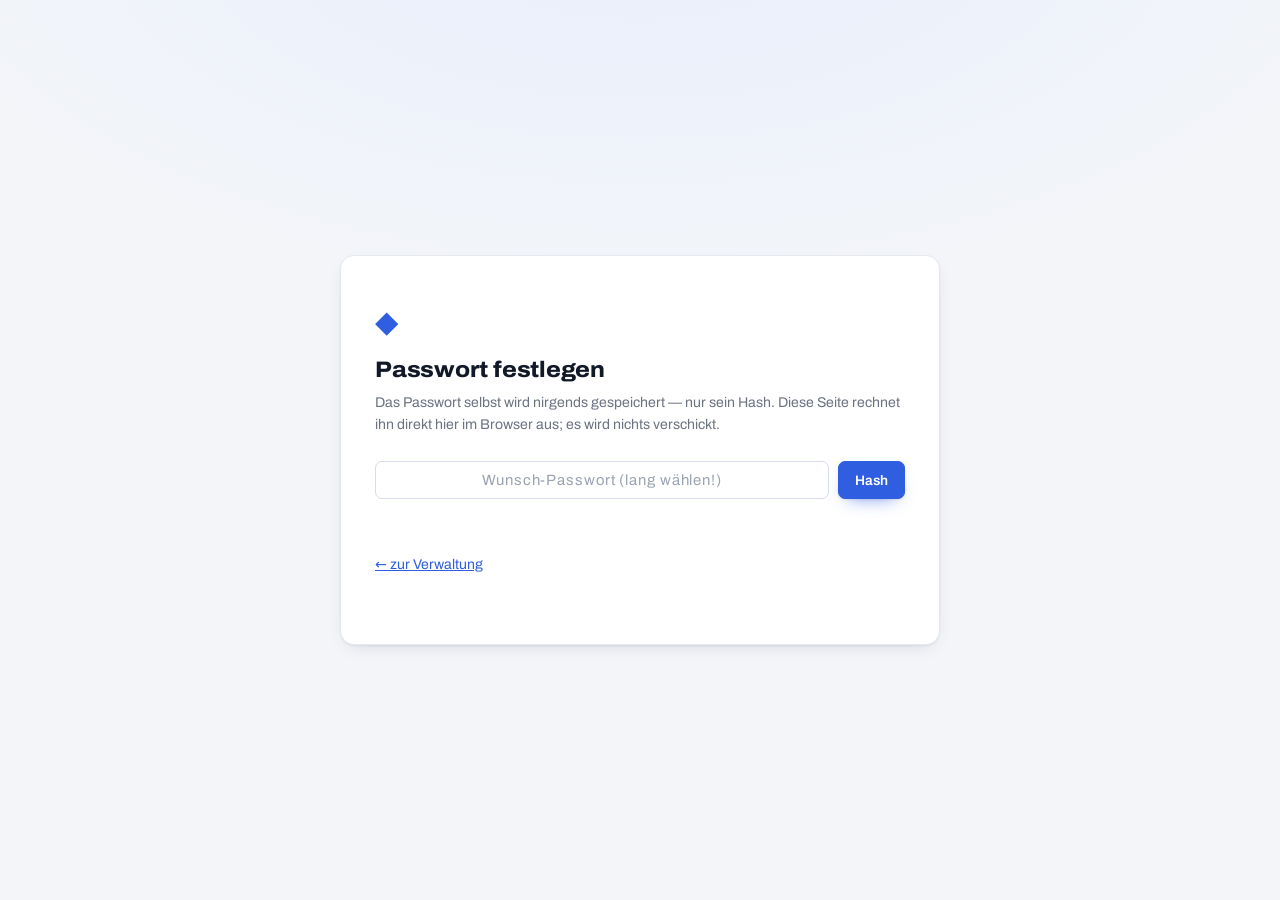
==== commit 198d0c36: "Name korrigieren und jede Seite an- und abwaehlbar machen Der Kuenstlername heisst richtig "Sam Spar" ====
--- a/public/passwort.html
+++ b/public/passwort.html
@@ -3,7 +3,7 @@
 <head>
   <meta charset="UTF-8">
   <meta name="viewport" content="width=device-width, initial-scale=1.0">
-  <title>Passwort-Hash — Sam Sparkling Verwaltung</title>
+  <title>Passwort-Hash — Sam Sparking Verwaltung</title>
   <meta name="robots" content="noindex, nofollow">
   <meta name="theme-color" content="#ffffff">
   <meta name="color-scheme" content="light">
--- a/public/admin.css
+++ b/public/admin.css
@@ -1,18 +1,22 @@
 /* ==========================================================================
-   Verwaltung DJ Sam Sparkling — Oberfläche
+   Verwaltung DJ Sam Sparking — Oberfläche
    Helles, ruhiges Arbeitslicht: weisse Karten auf hellem Grund, klare
    Abstände, gut lesbare Beschriftungen. Die Website selbst bleibt dunkel —
    diese Verwaltung ist ein Werkzeug und darf hell und übersichtlich sein.
    ========================================================================== */
 
-/* Schriften lokal (public/fonts) — kein Google-Abruf */
+/* Schriften lokal (public/fonts) — kein Google-Abruf.
+   Die Adressen sind bewusst relativ zu dieser Datei und nicht "/fonts/…":
+   so tragen sie auch, wenn die Verwaltung nicht an der Wurzel einer Domain
+   liegt, sondern in einem Unterverzeichnis — etwa als /verwaltung/ in der
+   Präsentations-Fassung. An der Wurzel ändert sich dadurch nichts. */
 @font-face {
   font-family: 'Archivo';
   font-style: normal;
   font-weight: 100 900;
   font-stretch: 62% 125%;
   font-display: swap;
-  src: url(/fonts/archivo-latin-ext.woff2) format('woff2');
+  src: url(fonts/archivo-latin-ext.woff2) format('woff2');
   unicode-range: U+0100-02BA, U+02BD-02C5, U+02C7-02CC, U+02CE-02D7, U+02DD-02FF, U+0304, U+0308, U+0329, U+1D00-1DBF, U+1E00-1E9F, U+1EF2-1EFF, U+2020, U+20A0-20AB, U+20AD-20C0, U+2113, U+2C60-2C7F, U+A720-A7FF;
 }
 @font-face {
@@ -21,7 +25,7 @@
   font-weight: 100 900;
   font-stretch: 62% 125%;
   font-display: swap;
-  src: url(/fonts/archivo-latin.woff2) format('woff2');
+  src: url(fonts/archivo-latin.woff2) format('woff2');
   unicode-range: U+0000-00FF, U+0131, U+0152-0153, U+02BB-02BC, U+02C6, U+02DA, U+02DC, U+0304, U+0308, U+0329, U+2000-206F, U+20AC, U+2122, U+2191, U+2193, U+2212, U+2215, U+FEFF, U+FFFD;
 }
 @font-face {
@@ -29,7 +33,7 @@
   font-style: normal;
   font-weight: 400;
   font-display: swap;
-  src: url(/fonts/plexmono-400-latin-ext.woff2) format('woff2');
+  src: url(fonts/plexmono-400-latin-ext.woff2) format('woff2');
   unicode-range: U+0100-02BA, U+02BD-02C5, U+02C7-02CC, U+02CE-02D7, U+02DD-02FF, U+0304, U+0308, U+0329, U+1D00-1DBF, U+1E00-1E9F, U+1EF2-1EFF, U+2020, U+20A0-20AB, U+20AD-20C0, U+2113, U+2C60-2C7F, U+A720-A7FF;
 }
 @font-face {
@@ -37,7 +41,7 @@
   font-style: normal;
   font-weight: 400;
   font-display: swap;
-  src: url(/fonts/plexmono-400-latin.woff2) format('woff2');
+  src: url(fonts/plexmono-400-latin.woff2) format('woff2');
   unicode-range: U+0000-00FF, U+0131, U+0152-0153, U+02BB-02BC, U+02C6, U+02DA, U+02DC, U+0304, U+0308, U+0329, U+2000-206F, U+20AC, U+2122, U+2191, U+2193, U+2212, U+2215, U+FEFF, U+FFFD;
 }
 @font-face {
@@ -45,7 +49,7 @@
   font-style: normal;
   font-weight: 500;
   font-display: swap;
-  src: url(/fonts/plexmono-500-latin-ext.woff2) format('woff2');
+  src: url(fonts/plexmono-500-latin-ext.woff2) format('woff2');
   unicode-range: U+0100-02BA, U+02BD-02C5, U+02C7-02CC, U+02CE-02D7, U+02DD-02FF, U+0304, U+0308, U+0329, U+1D00-1DBF, U+1E00-1E9F, U+1EF2-1EFF, U+2020, U+20A0-20AB, U+20AD-20C0, U+2113, U+2C60-2C7F, U+A720-A7FF;
 }
 @font-face {
@@ -53,7 +57,7 @@
   font-style: normal;
   font-weight: 500;
   font-display: swap;
-  src: url(/fonts/plexmono-500-latin.woff2) format('woff2');
+  src: url(fonts/plexmono-500-latin.woff2) format('woff2');
   unicode-range: U+0000-00FF, U+0131, U+0152-0153, U+02BB-02BC, U+02C6, U+02DA, U+02DC, U+0304, U+0308, U+0329, U+2000-206F, U+20AC, U+2122, U+2191, U+2193, U+2212, U+2215, U+FEFF, U+FFFD;
 }
 
@@ -302,17 +306,58 @@
 .field.sub .field-label{font-size:.75rem;color:var(--dim);}
 .field.inline{flex:1;min-width:130px;}
 
-/* bildfeld */
-.img-row{display:flex;gap:14px;align-items:flex-start;}
-.img-thumb{
-  width:112px;height:82px;flex:0 0 auto;border:1px solid var(--line);background:var(--surface-3);
-  display:flex;align-items:center;justify-content:center;overflow:hidden;border-radius:var(--r);
-}
-.img-thumb img,.img-thumb video{width:100%;height:100%;object-fit:cover;}
-.img-thumb.is-video{box-shadow:inset 0 0 0 2px var(--accent);}
+/* ------------------------------------------------------- bild- und videofeld
+   Anklicken heisst austauschen: die Vorschau selbst ist der Knopf und öffnet
+   die Medienbibliothek. Ist noch nichts gesetzt, steht dort ein grosses „+“. */
+.img-field{gap:9px;}
+.media-pick{
+  position:relative;display:block;width:100%;padding:0;border:1px solid var(--line-2);
+  border-radius:var(--r);background:var(--surface-3);overflow:hidden;cursor:pointer;
+  aspect-ratio:16/9;max-height:230px;transition:border-color .14s,box-shadow .14s;
+}
+.media-pick:hover{border-color:var(--accent);box-shadow:var(--sh);}
+.media-pick img,.media-pick video{width:100%;height:100%;object-fit:cover;display:block;}
+.media-pick.empty{
+  display:flex;align-items:center;justify-content:center;flex-direction:column;gap:8px;
+  border-style:dashed;color:var(--accent);aspect-ratio:auto;min-height:130px;background:var(--surface-2);
+}
+.media-pick.empty:hover{background:var(--accent-soft);}
+.media-empty-plus{
+  width:34px;height:34px;border-radius:50%;background:var(--accent);color:#fff;
+  display:inline-flex;align-items:center;justify-content:center;font-size:1.35rem;line-height:1;
+}
+.media-empty-text{font-size:.9rem;font-variation-settings:'wght' 620;}
+.media-overlay{
+  position:absolute;left:0;right:0;bottom:0;display:flex;align-items:center;gap:7px;
+  padding:9px 12px;background:linear-gradient(to top,rgba(17,24,39,.82),rgba(17,24,39,0));
+  color:#fff;font-size:.82rem;font-variation-settings:'wght' 620;opacity:0;transition:opacity .16s;
+}
+.media-pick:hover .media-overlay,.media-pick:focus-visible .media-overlay{opacity:1;}
+.media-kind{
+  position:absolute;left:10px;top:10px;background:rgba(17,24,39,.78);color:#fff;
+  border-radius:var(--r-pill);padding:2px 10px;font-family:var(--font-m);
+  font-size:.6rem;letter-spacing:.08em;text-transform:uppercase;
+}
+.media-actions{display:flex;gap:14px;align-items:center;flex-wrap:wrap;}
+.media-manual{display:flex;flex-direction:column;gap:6px;}
 .img-empty{font-family:var(--font-m);font-size:.62rem;color:var(--dim-2);text-transform:uppercase;letter-spacing:.08em;}
-.img-ctrl{flex:1;display:flex;flex-direction:column;gap:8px;min-width:0;}
-.img-field{gap:10px;}
+/* Bild nicht ladbar: Hinweis mittig in die Fläche, die Fläche bleibt klickbar */
+.media-pick .img-empty{position:absolute;inset:0;display:flex;align-items:center;justify-content:center;}
+
+/* „+“-Fläche: der immer gleiche Weg, etwas Neues anzulegen. */
+.add-tile{
+  display:flex;align-items:center;justify-content:center;gap:10px;width:100%;
+  padding:13px 16px;border:1.5px dashed var(--line-3);border-radius:var(--r);
+  background:var(--surface-2);color:var(--accent);font-family:var(--font-d);font-size:.9rem;
+  font-variation-settings:'wght' 620;cursor:pointer;transition:border-color .14s,background .14s;
+}
+.add-tile:hover{border-color:var(--accent);background:var(--accent-soft);}
+.add-tile .plus{
+  width:23px;height:23px;border-radius:50%;background:var(--accent);color:#fff;
+  display:inline-flex;align-items:center;justify-content:center;font-size:1.05rem;line-height:1;flex:0 0 auto;
+}
+.add-tile.sm{padding:10px 14px;font-size:.85rem;}
+.add-tile.sm .plus{width:20px;height:20px;font-size:.9rem;}
 
 /* ------------------------------------------------------------------ listen */
 .list{display:flex;flex-direction:column;gap:9px;}
@@ -778,8 +823,7 @@
   .modal .tile{flex:none;}
   .drop{padding:22px 14px;min-height:132px;justify-content:center;}
 
-  .img-row{flex-direction:column;}
-  .img-thumb{width:100%;height:auto;aspect-ratio:16/9;}
+  .media-pick{max-height:none;}
   .list-row{display:grid;grid-template-columns:24px minmax(0,1fr) 40px;gap:8px;}
   .list-row .row-tools{grid-column:3;}
   .label-row{align-items:stretch;flex-direction:column;}
@@ -794,4 +838,141 @@
   .stat{flex-basis:82vw;}
   .topbar-actions .btn{padding-inline:8px;font-size:.78rem;}
 }
+@media(max-width:700px){
+  :root{--top:108px;}
+  .topbar{
+    height:var(--top);display:grid;grid-template-columns:40px minmax(0,1fr);
+    grid-template-rows:52px 48px;gap:0 10px;
+    padding:env(safe-area-inset-top,0px) 12px 8px;
+  }
+  .burger{grid-column:1;grid-row:1;width:40px;height:40px;}
+  .brand{grid-column:2;grid-row:1;min-width:0;}
+  .brand span:last-child{display:block;white-space:nowrap;overflow:hidden;text-overflow:ellipsis;font-size:.72rem;}
+  .topbar-actions{
+    grid-column:1/-1;grid-row:2;margin:0;display:grid;
+    grid-template-columns:1fr 1fr auto;gap:7px;width:100%;
+  }
+  .topbar-actions .btn{
+    min-height:42px;padding:8px 10px;font-size:.59rem;
+    display:flex;align-items:center;justify-content:center;
+  }
+  .topbar-actions .btn.sm{padding-inline:10px;}
+  .main{padding:18px 12px calc(70px + env(safe-area-inset-bottom,0px));}
+  .view{width:100%;}
+  .view-head{align-items:flex-start;flex-direction:column;gap:10px;margin-bottom:18px;}
+  h2{font-size:clamp(1.3rem,7vw,1.65rem);}
+
+  .group{padding:15px 13px;margin-bottom:12px;}
+  .group.basics{padding:13px;}
+  .quick{display:grid;grid-template-columns:1fr;margin-bottom:16px;}
+  .quick .btn,.quick>a.btn{width:100%;min-height:46px;text-align:center;}
+  .btn{min-height:44px;padding:10px 13px;}
+  .tool{width:40px;height:40px;}
+  input,textarea,select{font-size:16px;}
+
+  .card-head{padding:10px;}
+  .card-body{padding:12px 10px;gap:11px;}
+  .row-between{align-items:flex-start;flex-direction:column;}
+  .row-between>.btn{width:100%;}
+  .layout-row{grid-template-columns:40px minmax(0,1fr) auto;gap:8px;padding:9px 8px;}
+  .pick-row{align-items:flex-start;padding:9px 8px;}
+  .pick-row .row-tools{display:grid;grid-template-columns:40px 40px;}
+  .upl{grid-template-columns:minmax(0,1fr) 54px 40px;gap:7px;}
+
+  .stats{grid-template-columns:1fr 1fr;gap:8px;}
+  .stat{min-width:0;}
+  .inq{padding:13px 11px;}
+  .inq-head{flex-direction:column;}
+  .inq-when{align-items:flex-start;}
+  .inq-meta{grid-template-columns:1fr;gap:2px;}
+  .inq-meta dd{margin-bottom:7px;overflow-wrap:anywhere;}
+  .inq-foot{align-items:stretch;flex-direction:column;}
+  .inq-foot select,.inq-foot .btn{width:100%;min-width:0;}
+  .ver-row{align-items:flex-start;flex-wrap:wrap;}
+  .ver-when{min-width:0;flex:1 1 150px;}
+  .ver-row .btn{margin-left:0;width:100%;}
+  .kv{grid-template-columns:1fr;gap:2px;}
+  .kv dd{margin-bottom:8px;overflow-wrap:anywhere;}
+
+  .cal-head{padding:9px 8px;gap:6px;}
+  .cal-head-right{gap:5px;}
+  .cal-nav{width:40px;height:40px;}
+  .cal-month{font-size:.78rem;text-align:center;}
+  .cal-wd{font-size:.5rem;letter-spacing:.04em;padding:6px 1px;}
+  .cal-day{min-height:44px;padding:5px 4px;}
+  .cal-dot{left:50%;transform:translateX(-50%);}
+
+  .modal{padding:10px;align-items:flex-end;}
+  .modal-box{padding:18px 14px;max-height:92dvh;}
+  .modal-foot{display:grid;grid-template-columns:1fr;}
+  .modal-foot .btn{width:100%;}
+  .toasts{left:10px;right:10px;bottom:10px;max-width:none;}
+  .vorschau-buehne{margin-inline:-6px;padding:4px;}
+  .vorschau-buehne.mobil{padding:8px 4px;}
+  .vorschau-frame,.vorschau-buehne.mobil .vorschau-frame{height:68dvh;}
+
+  /* Mobile Navigation ist eine eigene Vollbild-Ansicht, keine verkleinerte
+     Desktop-Seitenleiste. */
+  .nav{
+    width:100%;right:0;padding:10px 12px calc(30px + env(safe-area-inset-bottom,0px));
+    background:rgba(5,7,14,.985);box-shadow:none;
+    overscroll-behavior:contain;
+  }
+  body.nav-open{overflow:hidden;}
+  .nav.open{box-shadow:none;}
+  .nav-group{
+    padding:20px 6px 8px;border-bottom:1px solid var(--line);
+    color:var(--spark);
+  }
+  .nav-item{
+    min-height:50px;padding:11px 8px;border-left:0;border-bottom:1px solid rgba(26,33,51,.72);
+    font-size:1rem;
+  }
+  .nav-item.on{
+    border-left:0;background:var(--ink-3);box-shadow:inset 3px 0 0 var(--spark);
+    padding-left:14px;
+  }
+
+  /* Informationskarten verhalten sich wie mobile Übersichten statt wie ein
+     zusammengeschobenes Desktop-Raster. */
+  .stats{
+    display:flex;overflow-x:auto;margin-inline:-12px;padding-inline:12px;
+    scroll-snap-type:x mandatory;scrollbar-width:none;
+  }
+  .stats::-webkit-scrollbar{display:none;}
+  .stat{flex:0 0 72vw;scroll-snap-align:center;padding:16px;}
+  .stat-value{font-size:1.75rem;}
+  .check-list{padding:14px 12px;margin-bottom:12px;}
+  .check-item{min-height:46px;align-items:flex-start;padding:10px 0;}
+
+  .tabs{
+    flex-wrap:nowrap;overflow-x:auto;margin-inline:-12px;padding:0 12px 6px;
+    scrollbar-width:none;
+  }
+  .tabs::-webkit-scrollbar{display:none;}
+  .tab{min-height:42px;white-space:nowrap;}
+  .grid{
+    display:flex;gap:10px;margin-inline:-12px;padding-inline:12px;
+    overflow-x:auto;scroll-snap-type:x mandatory;scrollbar-width:none;
+  }
+  .grid::-webkit-scrollbar{display:none;}
+  .tile{flex:0 0 78vw;scroll-snap-align:center;}
+  .drop{padding:22px 14px;min-height:132px;justify-content:center;}
+
+  .img-row{flex-direction:column;}
+  .img-thumb{width:100%;height:auto;aspect-ratio:16/9;}
+  .list-row{display:grid;grid-template-columns:24px minmax(0,1fr) 40px;gap:7px;}
+  .list-row .row-tools{grid-column:3;}
+  .label-row{align-items:stretch;flex-direction:column;}
+  .label-key{min-width:0;padding-bottom:0;}
+  .field.inline{min-width:0;width:100%;}
+
+  .stats,.grid,.tabs{touch-action:pan-x;scroll-snap-stop:always;}
+  .btn:active,.tool:active,.nav-item:active,.tab:active{transform:scale(.98);}
+}
+@media(max-width:380px){
+  .brand span:last-child{font-size:.65rem;}
+  .stats{grid-template-columns:1fr;}
+  .topbar-actions .btn{letter-spacing:.07em;padding-inline:7px;}
+}
 @media(prefers-reduced-motion:reduce){*{animation:none!important;transition:none!important;}}
